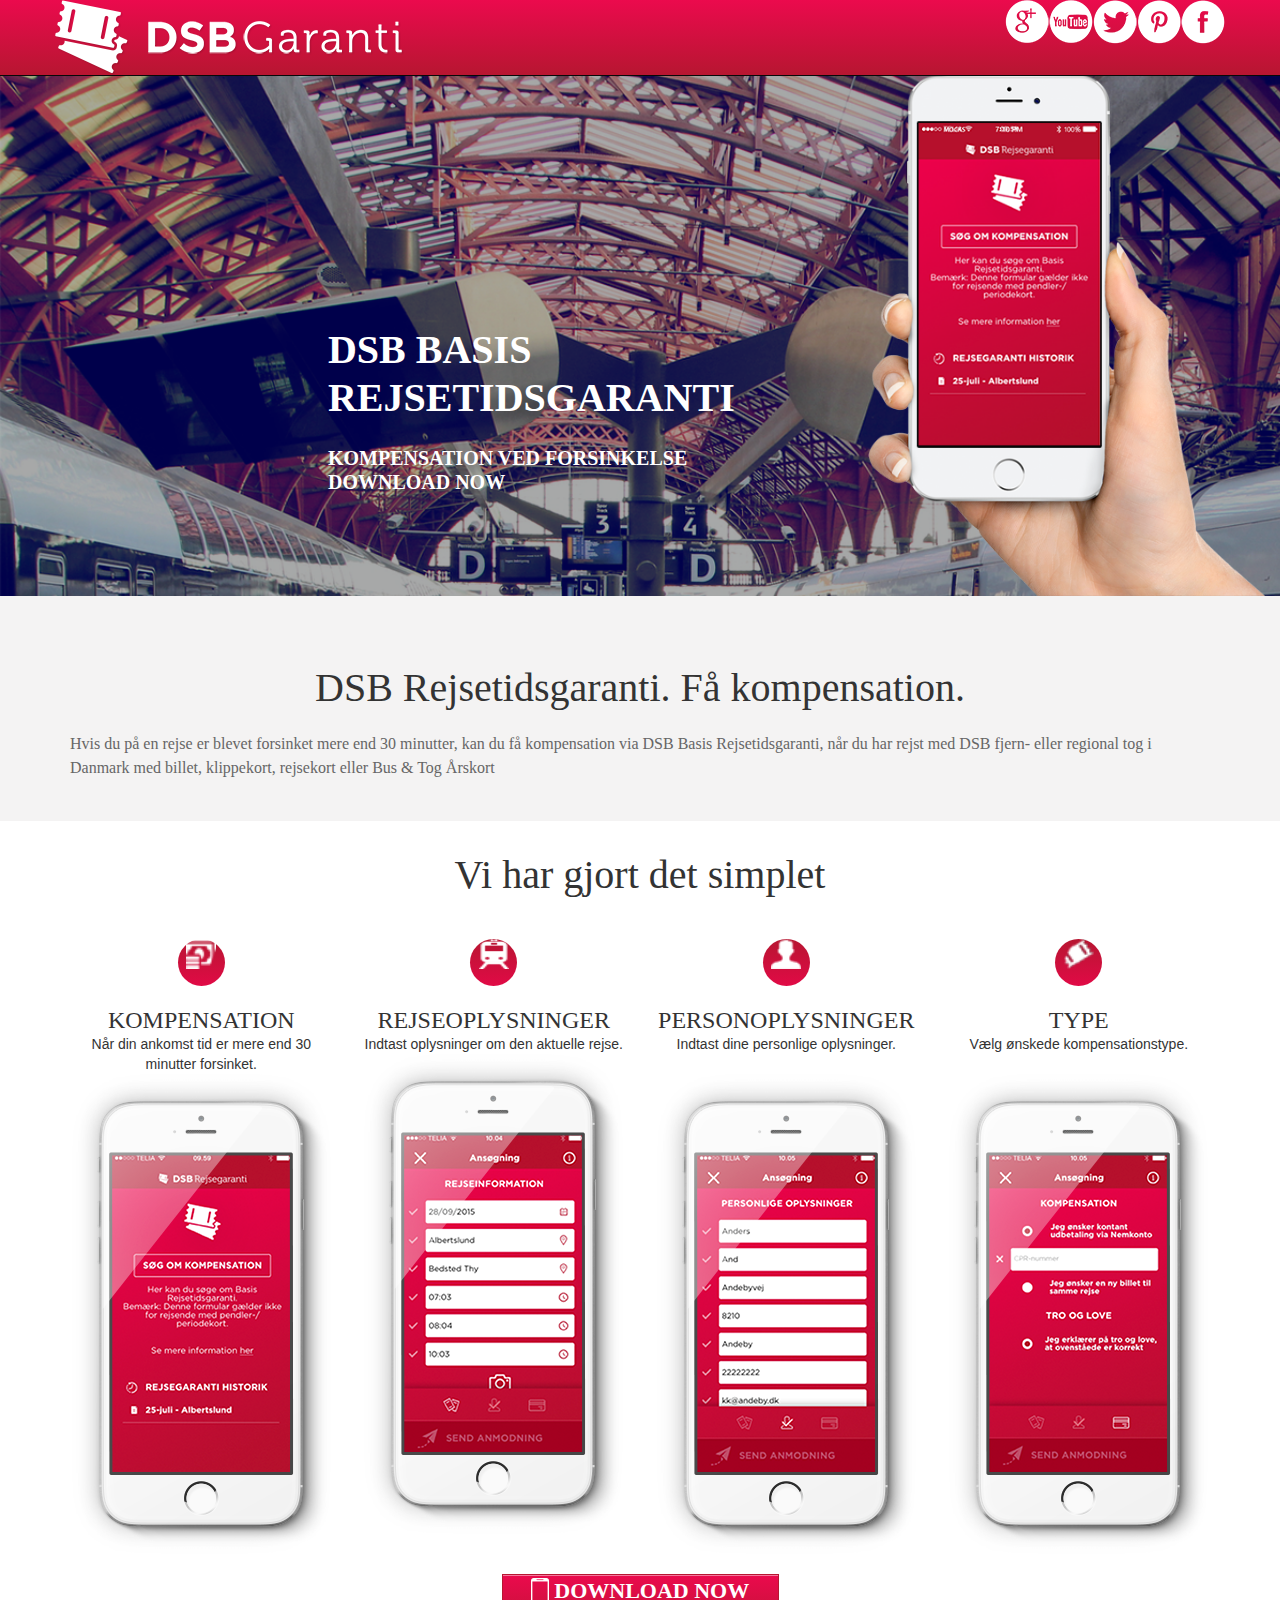
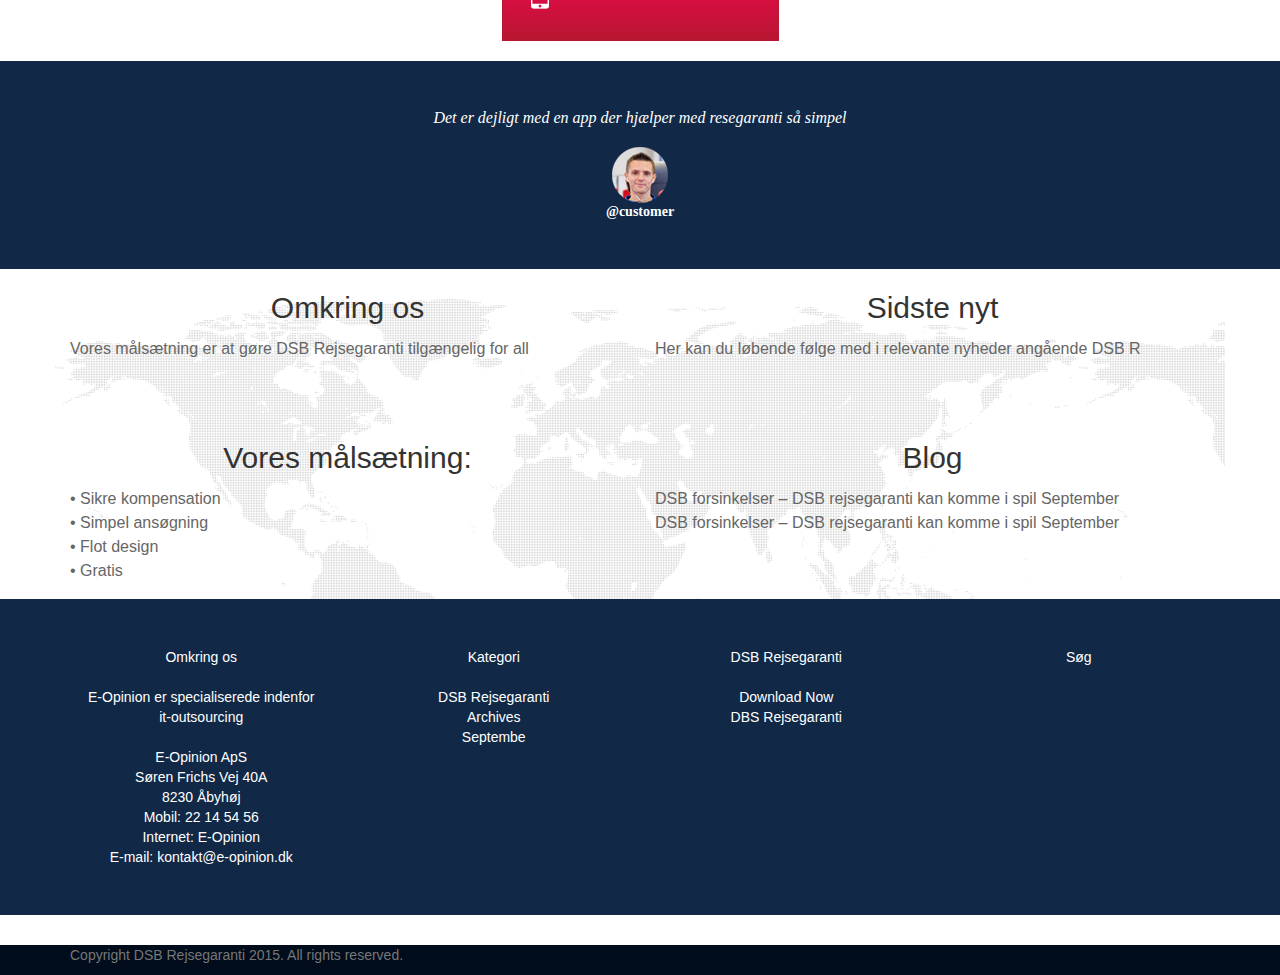
==== index.html @ 7579d29d "Commit 13" ====
<html>
<head>
    <link>
    <script src="js/jquery-1.12.1.min.js"></script>
    <link href="css/bootstrap.min.css" rel="stylesheet" type="text/css" >
    <link rel="stylesheet" href="css/MyStyles.css" type="text/css">
    <script src="js/bootstrap.min.js"></script>

</head>
<body style="height: 100%; padding-top: 75px; ">


<div class="navbar navbar-inverse navbar-fixed-top bg6" role="navigation">
    <div class="container">
        <div class="navbar-header">
            <button type="button" class="navbar-toggle" data-toggle="collapse" data-target=".navbar-collapse">
                <span class="sr-only">Toggle navigation</span>
                <span class="icon-bar"></span>
                <span class="icon-bar"></span>
                <span class="icon-bar"></span>
            </button>
            <!--<a class="navbar-brand" href="#">Project name</a>-->
            <div class="navbar-brand logo"></div>
            <!--
            <ul class="nav navbar-brand navbar-nav navbar-right">
                <li><div class="Layer_44"></div></li>
                <li><div class="Layer_43"></div></li>
                <li><div class="Layer_42"></div></li>
                <li><div class="Layer_41"></div></li>
                <li><div class="Layer_40"></div></li>
            </ul>
            -->
        </div>
        <div class="navbar-collapse collapse">
            <div class="navbar-right">
                <ul class="nav navbar-nav">
                    <li><div class="Layer_44"></div></li>
                    <li><div class="Layer_43"></div></li>
                    <li><div class="Layer_42"></div></li>
                    <li><div class="Layer_41"></div></li>
                    <li><div class="Layer_40"></div></li>
                </ul>
            </div>

        </div><!--/.navbar-collapse -->
    </div>
</div>


<div class="container-fluid" style="background-image: url('images/gallery/new.png');no-repeat;background-size:auto 896px;">
   <div class="row">
       <div class="col-md-8 center-block visible-lg visible-md">


           <div  style="font-size: 20px;font-family: 'OpenSans';
           position: relative;padding-top: 250.718px;
           padding-left: 312.938px;
           color: rgb(255, 255, 255);font-weight: bold;
           text-transform: uppercase;line-height: 1.2;
           float: none;
           margin: 0 auto;">
               <div style=" font-size: 40px;">
               DSB Basis Rejsetidsgaranti</div><br/>
               Kompensation ved forsinkelse<br/>
               Download Now
           </div>

           </div>

     <div class="col-md-4">
     <img src="images/top/iPhone%206%20White.png" class="img-responsive" width="448" height="578"  style="display: table;
                margin: 0 auto;"/>
       </div>
   </div>
  <div class="row visible-xs visible-sm" style="background-color: rgb(219, 12, 68);
    height: 155px;">
      <div style="display: table;
                margin: 0 auto;">
      <div style=" font-size: 40px;">
          DSB Basis Rejsetidsgaranti</div><br/>
      Kompensation ved forsinkelse<br/>
      Download Now

      </div>
      </div>

  </div>
</div>



<div class="jumbotron" style="background-color: rgb(244, 243, 243);">
    <div class="container">
        <br/>
        <div style="text-align:center;font-size: 40px;font-family: 'OpenSans';color: rgb(51, 51, 51);line-height: 1.2;">
            DSB Rejsetidsgaranti. Få kompensation.
        </div>
        <br/>
        <div style="
        font-size: 16px;
        font-family: 'OpenSans';
        color: rgb(102, 102, 102);
        line-height: 1.5;
        width: 1141px;
        height: 41px;
        z-index: 75;
        ">
            Hvis du på en rejse er blevet forsinket mere end 30 minutter, kan du få kompensation via DSB Basis Rejsetidsgaranti, når du har rejst med DSB fjern- eller regional tog i Danmark med billet, klippekort, rejsekort eller Bus & Tog Årskort
        </div>
    </div>
</div>

<div class="container">

    <div style="font-size: 40px;font-family: 'OpenSans';color: rgb(51, 51, 51);line-height: 1.2;text-align: center">Vi har gjort det simplet</div>
    <br/>
    <div class="row" style="text-align: center;">
        <div class="col-md-3">
            <br/>
            <div style="display: block;margin-left: auto;margin-right: auto;text-align: center;
            border-radius: 50%;background-image: -moz-linear-gradient( 90deg, rgb(225,10,70) 0%, rgb(183,22,49) 100%);background-image: -webkit-linear-gradient( 90deg, rgb(225,10,70) 0%, rgb(183,22,49) 100%); background-image: -ms-linear-gradient( 90deg, rgb(225,10,70) 0%, rgb(183,22,49) 100%); height: 47px; width: 47px; ">
            <img src="images/screens/small_icons/money.png" width="30" height="30">
            </div>
            <br/>
            <div style="font-size: 24px;
        font-family: 'OpenSans';color: rgb(51, 51, 51);
        text-transform: uppercase;line-height: 1.2;">
            Kompensation
            </div>
            Når din ankomst tid er mere end 30 minutter forsinket.
            <br/>
           <img src="images/screens/screen.png" height="480"/>
        </div>
        <div class="col-md-3">
            <br/>
            <div style="display: block;margin-left: auto;margin-right: auto;text-align: center;
            border-radius: 50%; background-image: -moz-linear-gradient( 90deg, rgb(225,10,70) 0%, rgb(183,22,49) 100%);background-image: -webkit-linear-gradient( 90deg, rgb(225,10,70) 0%, rgb(183,22,49) 100%); background-image: -ms-linear-gradient( 90deg, rgb(225,10,70) 0%, rgb(183,22,49) 100%); height: 47px; width: 47px; ">
            <img src="images/screens/small_icons/train.png" width="30" height="30">
            </div>
            <br/>
            <div style="font-size: 24px;font-family: 'OpenSans';color: rgb(51, 51, 51);text-transform: uppercase;line-height: 1.2;">
            Rejseoplysninger
            </div>
            Indtast oplysninger om den aktuelle rejse.
            <br/>
            <img src="images/screens/screen1.png" height="480"/>
        </div>
        <div class="col-md-3">
            <br/>
            <div style="display: block;margin-left: auto;margin-right: auto;text-align: center;
            border-radius: 50%; background-image: -moz-linear-gradient( 90deg, rgb(225,10,70) 0%, rgb(183,22,49) 100%);background-image: -webkit-linear-gradient( 90deg, rgb(225,10,70) 0%, rgb(183,22,49) 100%); background-image: -ms-linear-gradient( 90deg, rgb(225,10,70) 0%, rgb(183,22,49) 100%); height: 47px; width: 47px; ">
            <img src="images/screens/small_icons/person.png" width="30" height="30">
            </div>
            <br/>
            <div style="font-size: 24px;font-family: 'OpenSans';color: rgb(51, 51, 51);text-transform: uppercase;line-height: 1.2;">
            Personoplysninger
            </div>
            Indtast dine personlige oplysninger.
            <br/><br/>
            <img src="images/screens/screen4.png" height="480"/>
        </div>
        <div class="col-md-3">
            <br/>
            <div style="display: block;margin-left: auto;margin-right: auto;text-align: center;
            border-radius: 50%; background-image: -moz-linear-gradient( 90deg, rgb(225,10,70) 0%, rgb(183,22,49) 100%);background-image: -webkit-linear-gradient( 90deg, rgb(225,10,70) 0%, rgb(183,22,49) 100%); background-image: -ms-linear-gradient( 90deg, rgb(225,10,70) 0%, rgb(183,22,49) 100%); height: 47px; width: 47px; ">
                <img src="images/screens/small_icons/ticket.png" width="30" height="30">
            </div>
            <br/>
            <div style="font-size: 24px;font-family: 'OpenSans';color: rgb(51, 51, 51);text-transform: uppercase;line-height: 1.2;">
            Type
            </div>
            Vælg ønskede kompensationstype.
            <br/><br/>
            <img src="images/screens/screen3.png" height="480"/>
        </div>
    </div>
    <br/>
    <div class="center-block" style="text-align:center; border-style: solid;
    border-width: 1px;
    border-color: rgb(183, 22, 49);
    background-image: -moz-linear-gradient( 90deg, rgb(183,22,49) 0%, rgb(235,10,77) 100%);
    background-image: -webkit-linear-gradient( 90deg, rgb(183,22,49) 0%, rgb(235,10,77) 100%);
    background-image: -ms-linear-gradient( 90deg, rgb(183,22,49) 0%, rgb(235,10,77) 100%);
    box-shadow: inset 0px 1px 0px 0px rgba(255, 255, 255, 0.45);
    width: 277px;
    height: 67px;
    z-index: 119;
    font-size: 22px;
    font-family: 'OpenSans';
    color: rgb(255, 255, 255);
    font-weight: bold;
    text-transform: uppercase;

    ">
    <img src="images/screens/icon.png" width="18" height="31">
    Download Now
    </div>
    <br/>
</div>



<div class="jumbotron" style="background-color: rgb(17, 41, 71);color: white; text-align: center">
    <div class="container">
        <div class="Det_er_dejligt_med_en_app_der_hjælper_med_reseg">Det er dejligt med en app der hjælper med resegaranti så simpel</div>
        <br/>
        <img src="images/testimonials/Layer 16.png" height="56">
        <br/>
        <div class="_customer">@customer</div>
    </div>
</div>

<div class="container" style="background-image: url('images/map/map.png');">

    <div class="row">
        <div class="col-md-6" style="height: 150px;">
           <div  style="font-size: 30px;font-family: 'Arial';color: rgb(51, 51, 51);line-height: 0.6;text-align: center;">
               Omkring os</div><br/>
            <div style=" font-size: 16px;font-family: 'Arial'; color: rgb(102, 102, 102);line-height: 1.5;width: 512px;height: 64px;z-index: 138;">
            Vores målsætning er at gøre DSB Rejsegaranti tilgængelig for all
            </div>
        </div>

        <div class="col-md-6" style="height: 150px;">
            <div style="font-size: 30px;font-family: 'Arial';color: rgb(51, 51, 51);line-height: 0.6;text-align: center;"> Sidste nyt</div><br/>
            <div style=" font-size: 16px;font-family: 'Arial'; color: rgb(102, 102, 102);line-height: 1.5;width: 512px;height: 64px;z-index: 138;">
            Her kan du løbende følge med i relevante nyheder angående DSB R
            </div>
        </div>

    </div>
    <div class="row">

        <div class="col-md-6" style="height: 150px;">
            <div style="font-size: 30px;font-family: 'Arial';color: rgb(51, 51, 51);line-height: 0.6;text-align: center;">Vores målsætning:</div><br/>
            <div style=" font-size: 16px;font-family: 'Arial'; color: rgb(102, 102, 102);line-height: 1.5;width: 512px;height: 64px;z-index: 138;">
            • Sikre kompensation<br/>
            • Simpel ansøgning<br/>
            • Flot design<br/>
            • Gratis
          </div>
        </div>
        <div class="col-md-6" style="height: 150px;">
            <div style="font-size: 30px;font-family: 'Arial';color: rgb(51, 51, 51);line-height: 0.6;text-align: center;">Blog</div><br/>

            <div style=" font-size: 16px;font-family: 'Arial'; color: rgb(102, 102, 102);line-height: 1.5;width: 512px;height: 64px;z-index: 138;">
            DSB forsinkelser – DSB rejsegaranti kan komme i spil September<br/>
            DSB forsinkelser – DSB rejsegaranti kan komme i spil September<br/>
            </div>
        </div>
    </div>

</div>

<div class="jumbotron" style="background-color: rgb(17, 41, 71);color: white; text-align: center;">
<div class="container">

    <div class="row">
        <div class="col-md-3">
            Omkring os<br/><br/>
            E-Opinion er specialiserede indenfor<br/>
            it-outsourcing<br/>
            <br/>
            E-Opinion ApS<br/>
            Søren Frichs Vej 40A<br/>
            8230 Åbyhøj<br/>
            Mobil: 22 14 54 56<br/>
            Internet: E-Opinion<br/>
            E-mail: kontakt@e-opinion.dk

        </div>
        <div class="col-md-3">
            Kategori<br/><br/>
            DSB Rejsegaranti<br/>
            Archives<br/>
            Septembe<br/>

        </div>
        <div class="col-md-3">
            DSB Rejsegaranti<br/><br/>

                Download Now <br/>
                DBS Rejsegaranti


        </div>
        <div class="col-md-3">
            Søg<br/>

        </div>

    </div>

</div>
</div>

<div id="footer" style=" background-color: rgb(1, 13, 29);">
    <div class="container">
        <p class="text-muted">Copyright DSB Rejsegaranti 2015. All rights reserved.</p>
    </div>
</div>

</body>
</html>
---- css/MyStyles.css ----
.bg6 {
    background-image: -moz-linear-gradient( 90deg, rgb(183,22,49) 0%, rgb(235,10,77) 100%);
    background-image: -webkit-linear-gradient( 90deg, rgb(183,22,49) 0%, rgb(235,10,77) 100%);
    background-image: -ms-linear-gradient( 90deg, rgb(183,22,49) 0%, rgb(235,10,77) 100%);

}
.logo {
    background-image: url("../images/top/logo.png");
    position: relative;
    left: 0px;
    top: 0px;
    width: 349px;
    height: 75px;
    z-index: 50;
}
.Layer_44 {
    background-image: url("../images/social_icons/Layer 44.png");
    position: relative;
    width: 44px;
    height: 43px;
    z-index: 70;
}
.Layer_43 {
    background-image: url("../images/social_icons/Layer 43.png");
    position: relative;
    width: 44px;
    height: 43px;
    z-index: 69;
}
.Layer_42 {
    background-image: url("../images/social_icons/Layer 42.png");
    position: relative;
    width: 44px;
    height: 44px;
    z-index: 68;
}
.Layer_41 {
    background-image: url("../images/social_icons/Layer 41.png");
    position: relative;
    width: 44px;
    height: 44px;
    z-index: 67;
}
.Layer_40 {
    background-image: url("../images/social_icons/Layer 40.png");
    position: relative;
    width: 44px;
    height: 44px;
    z-index: 66;
}

.Kompensation {
    font-size: 24px;
    font-family: "OpenSans";
    color: rgb(51, 51, 51);
    text-transform: uppercase;
    line-height: 1.2;
    text-align: center;

}

.Det_er_dejligt_med_en_app_der_hjælper_med_reseg {
    font-size: 16px;
    font-family: "OpenSans";
    color: rgb(255, 255, 255);
    font-style: italic;
    line-height: 1.125;
    z-index: 130;
}
._customer {
    font-size: 14px;
    font-family: "OpenSans";
    color: rgb(255, 255, 255);
    font-weight: bold;
    line-height: 1.286;
    z-index: 132;
}
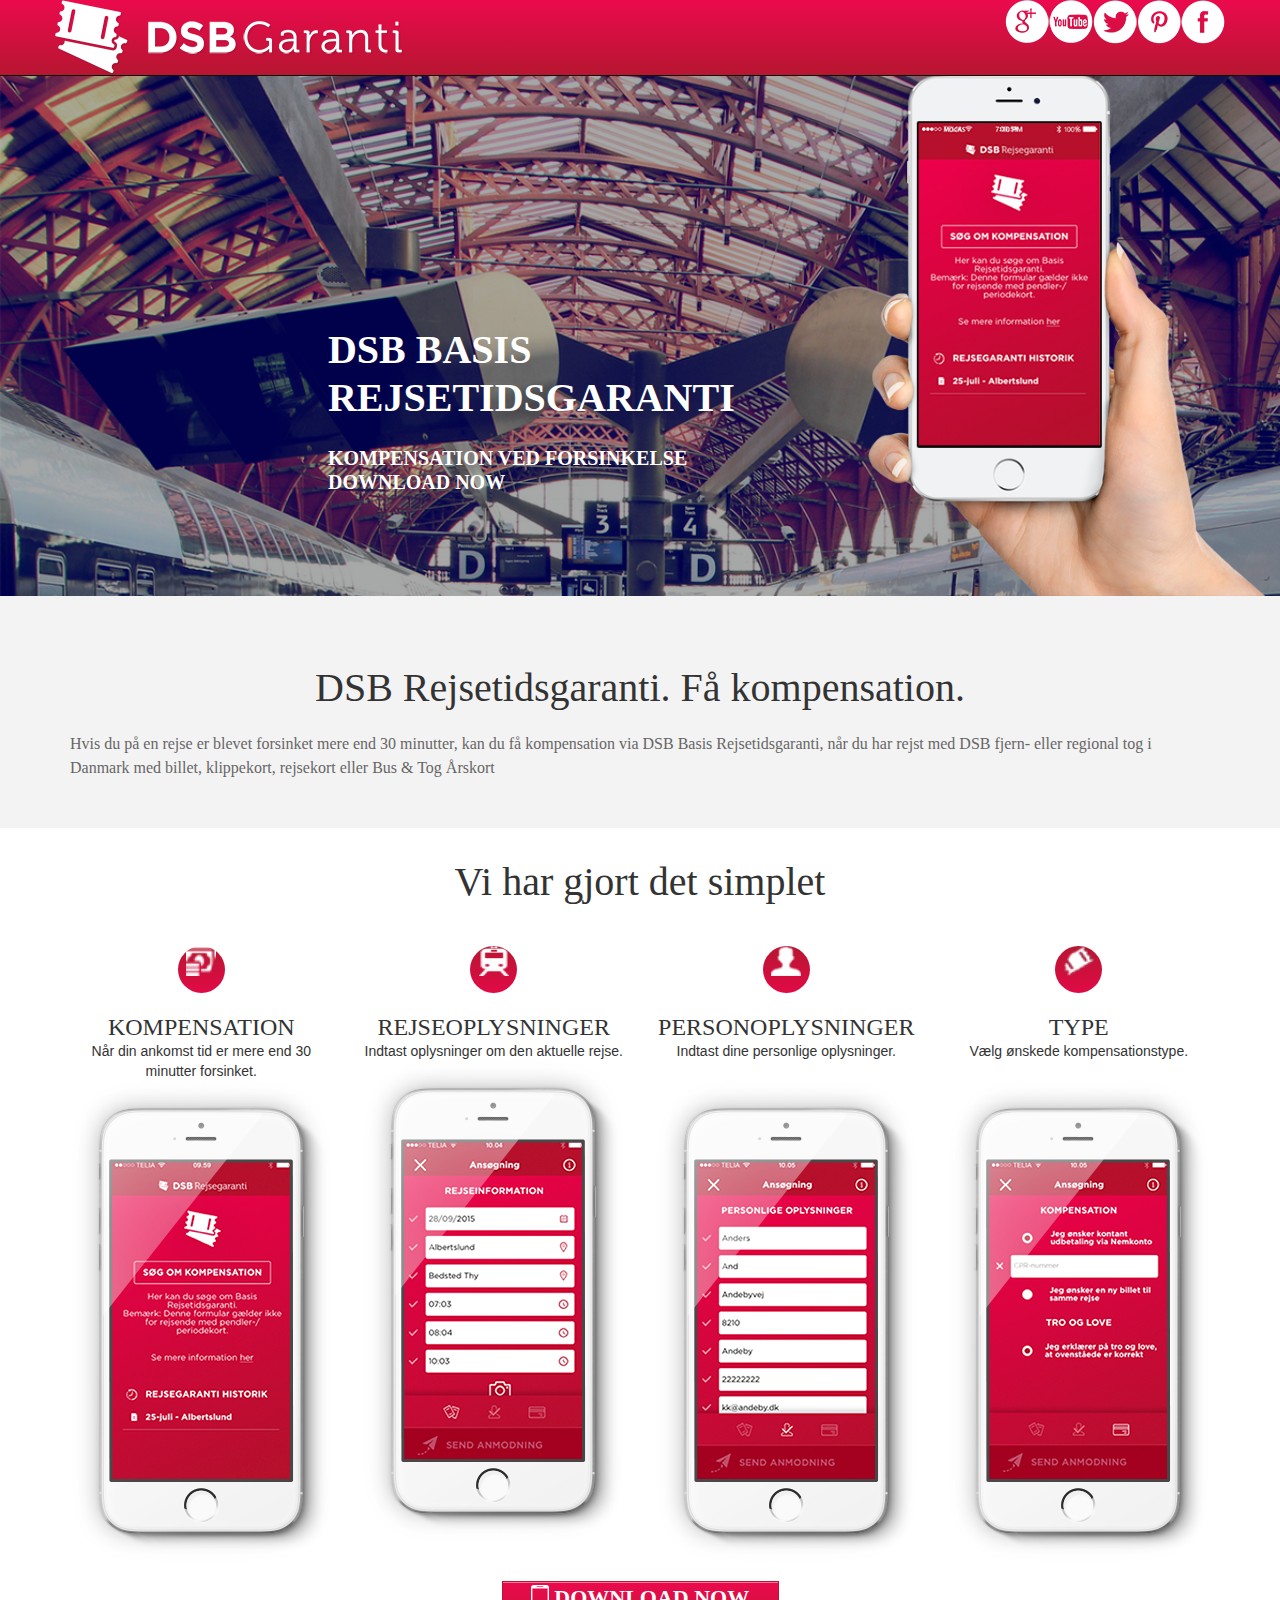
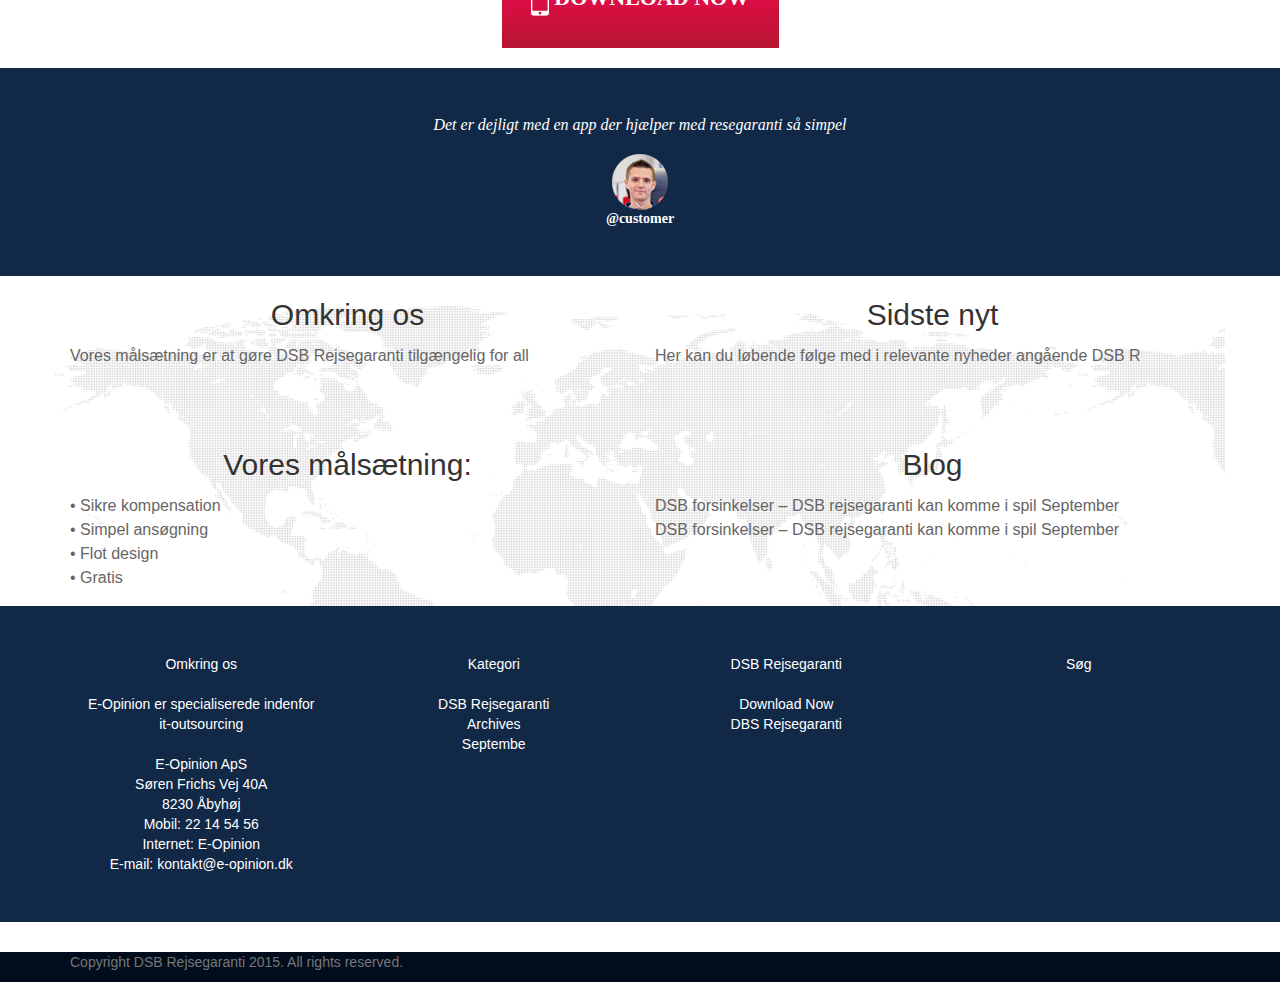
==== commit f91dce0d: "Commit 14" ====
--- a/index.html
+++ b/index.html
@@ -73,7 +73,7 @@
        </div>
    </div>
   <div class="row visible-xs visible-sm" style="background-color: rgb(219, 12, 68);
-    height: 155px;">
+    ">
       <div style="display: table;
                 margin: 0 auto;">
       <div style=" font-size: 40px;">
@@ -101,8 +101,6 @@
         font-family: 'OpenSans';
         color: rgb(102, 102, 102);
         line-height: 1.5;
-        width: 1141px;
-        height: 41px;
         z-index: 75;
         ">
             Hvis du på en rejse er blevet forsinket mere end 30 minutter, kan du få kompensation via DSB Basis Rejsetidsgaranti, når du har rejst med DSB fjern- eller regional tog i Danmark med billet, klippekort, rejsekort eller Bus & Tog Årskort
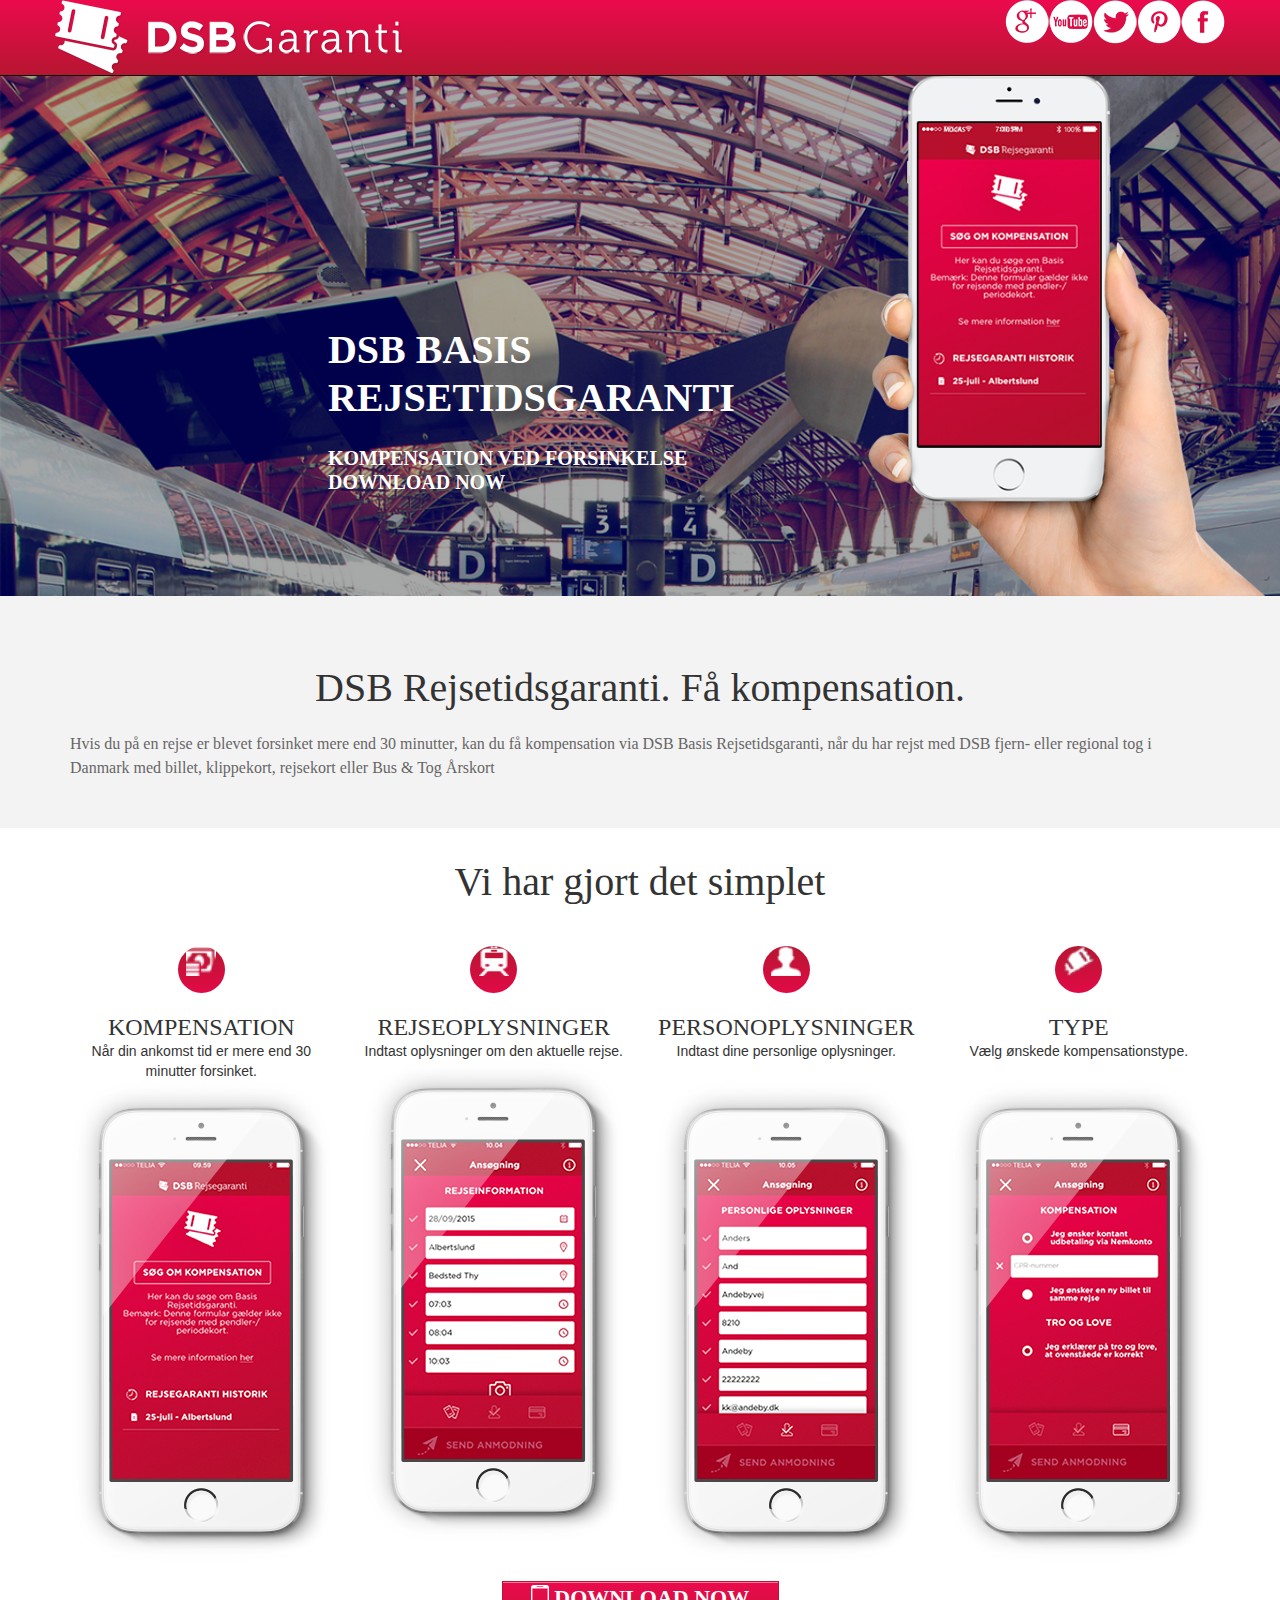
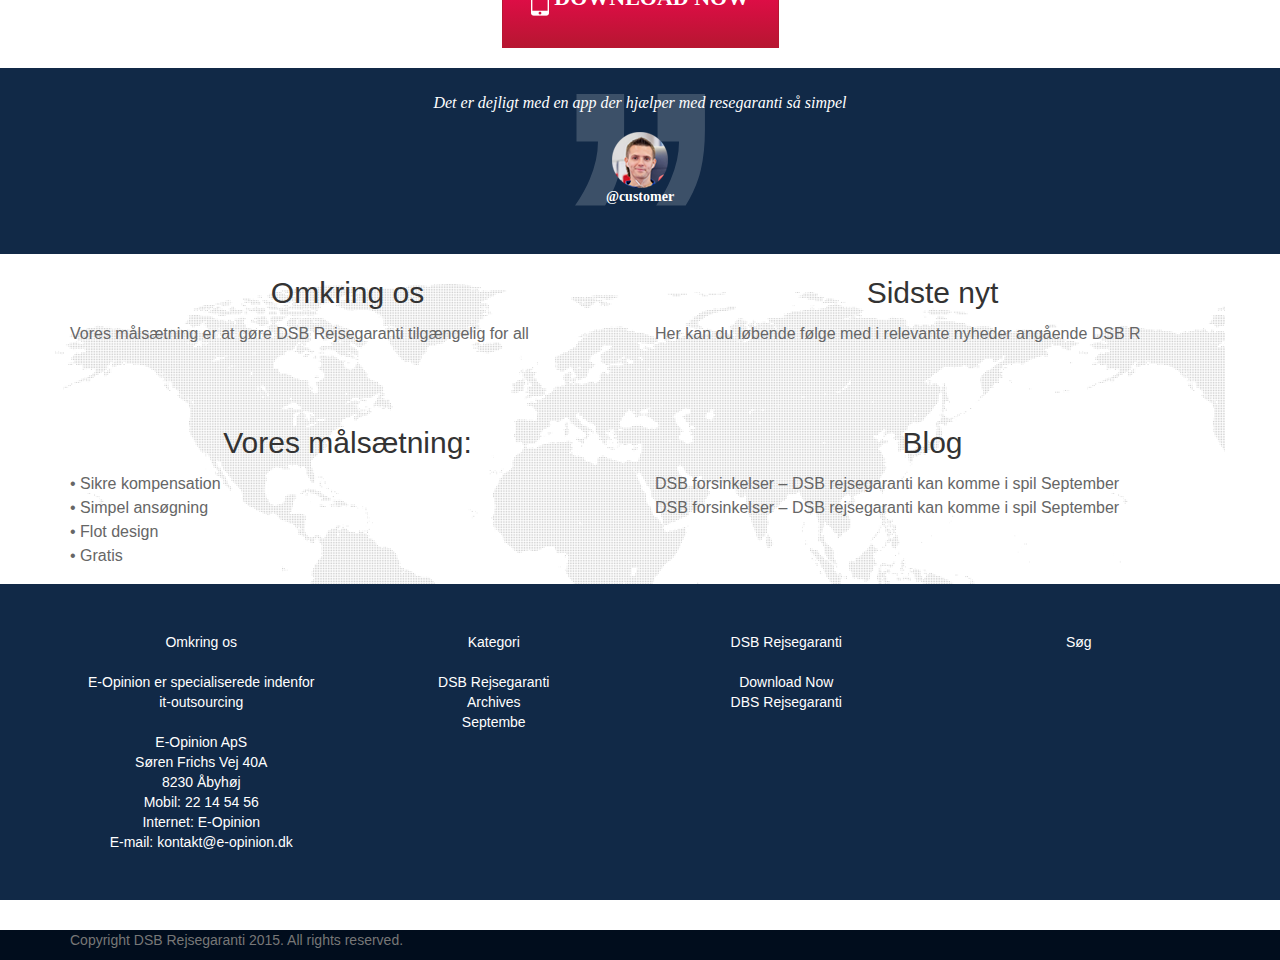
==== commit 189de62f: "Commit 15" ====
--- a/index.html
+++ b/index.html
@@ -200,11 +200,27 @@
 
 <div class="jumbotron" style="background-color: rgb(17, 41, 71);color: white; text-align: center">
     <div class="container">
+        <div style="
+        opacity: 0.18;
+        margin-top: 140px;
+        "> <div style="font-size: 500px;
+                font-family: 'Arial';
+                color: rgb(255, 255, 255);
+                line-height: 0.036;
+                text-align: center;"
+                >
+                &#8221;
+            </div>
+            </div>
+        <div style="position:relative;margin-top: -180px;">
         <div class="Det_er_dejligt_med_en_app_der_hjælper_med_reseg">Det er dejligt med en app der hjælper med resegaranti så simpel</div>
         <br/>
         <img src="images/testimonials/Layer 16.png" height="56">
         <br/>
         <div class="_customer">@customer</div>
+            </div>
+
+
     </div>
 </div>
 
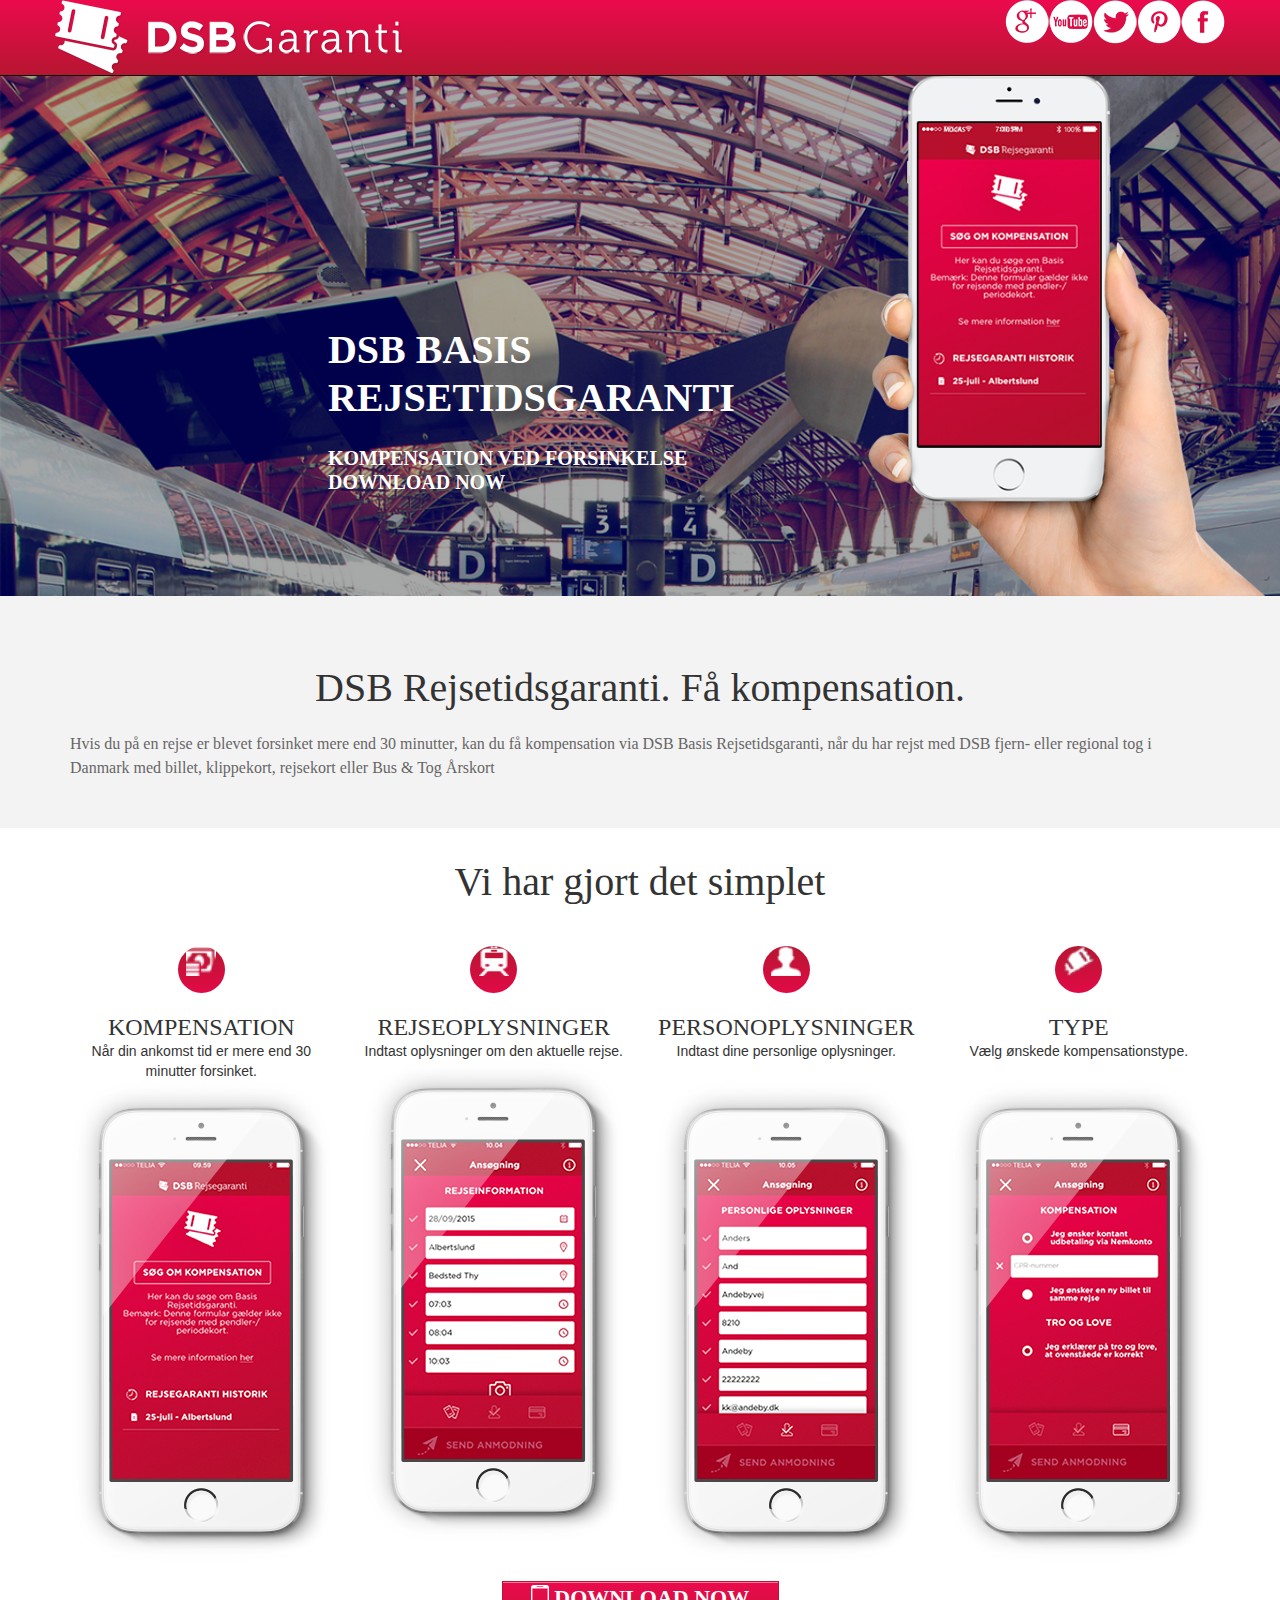
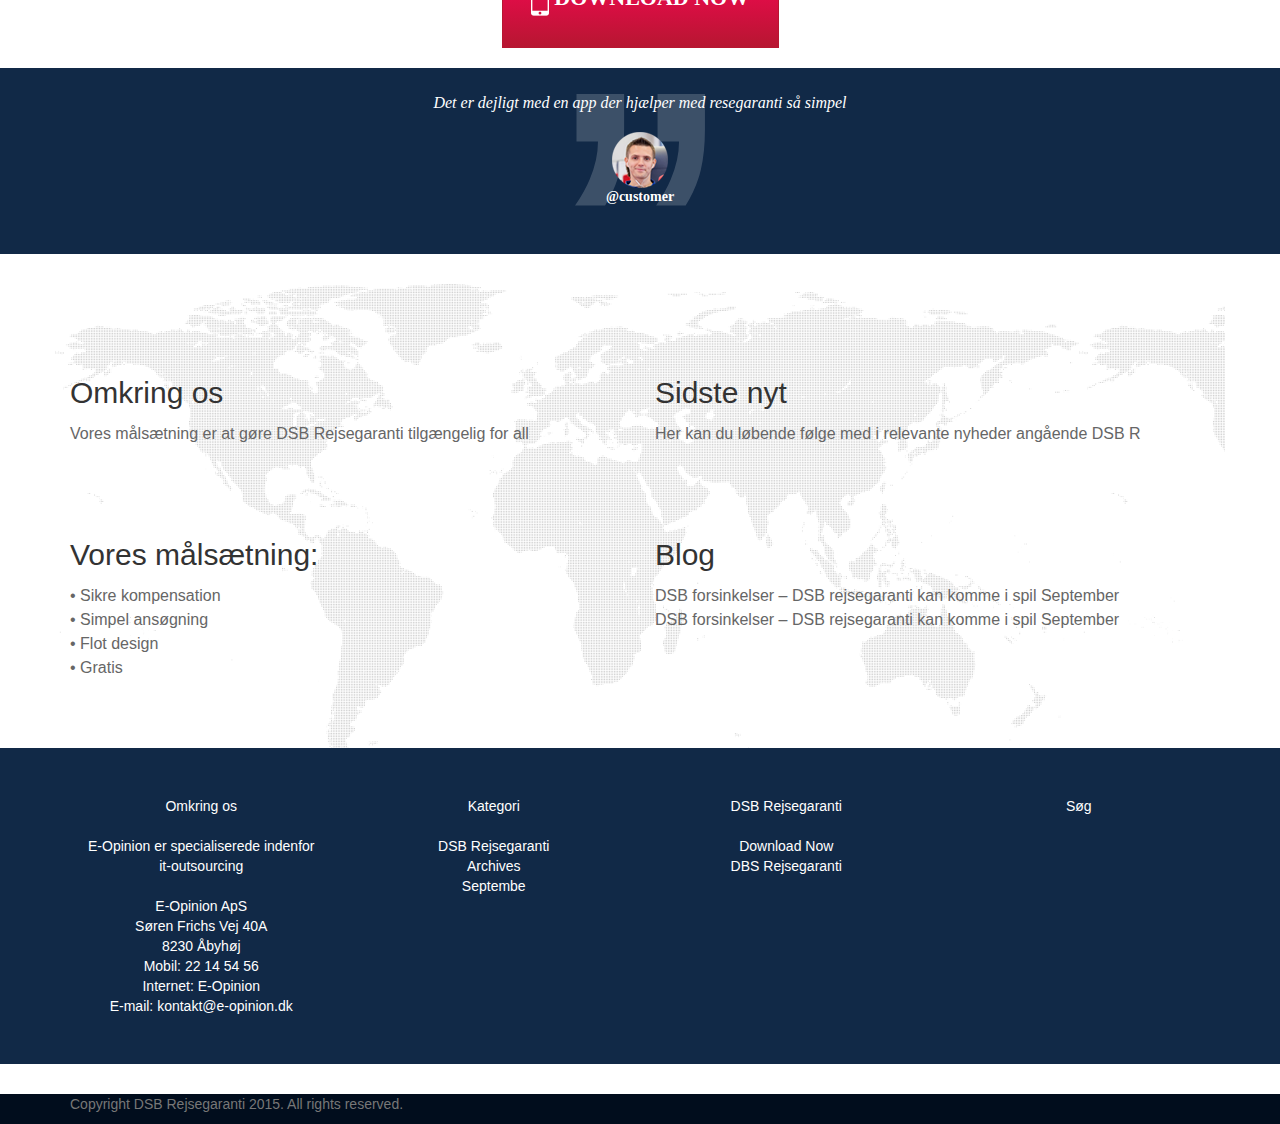
==== commit a28a0af1: "Commit 16" ====
--- a/index.html
+++ b/index.html
@@ -108,6 +108,7 @@
     </div>
 </div>
 
+
 <div class="container">
 
     <div style="font-size: 40px;font-family: 'OpenSans';color: rgb(51, 51, 51);line-height: 1.2;text-align: center">Vi har gjort det simplet</div>
@@ -197,7 +198,6 @@
 </div>
 
 
-
 <div class="jumbotron" style="background-color: rgb(17, 41, 71);color: white; text-align: center">
     <div class="container">
         <div style="
@@ -224,29 +224,35 @@
     </div>
 </div>
 
+
 <div class="container" style="background-image: url('images/map/map.png');">
 
     <div class="row">
-        <div class="col-md-6" style="height: 150px;">
-           <div  style="font-size: 30px;font-family: 'Arial';color: rgb(51, 51, 51);line-height: 0.6;text-align: center;">
+        <div class="col-md-6" style="margin-top:100px;">
+
+           <div  style="font-size: 30px;font-family: 'Arial';color: rgb(51, 51, 51);line-height: 0.6;">
                Omkring os</div><br/>
-            <div style=" font-size: 16px;font-family: 'Arial'; color: rgb(102, 102, 102);line-height: 1.5;width: 512px;height: 64px;z-index: 138;">
+            <div style="
+             font-size: 16px;font-family: 'Arial'; color: rgb(102, 102, 102);line-height: 1.5;z-index: 138;">
             Vores målsætning er at gøre DSB Rejsegaranti tilgængelig for all
             </div>
-        </div>
-
-        <div class="col-md-6" style="height: 150px;">
-            <div style="font-size: 30px;font-family: 'Arial';color: rgb(51, 51, 51);line-height: 0.6;text-align: center;"> Sidste nyt</div><br/>
-            <div style=" font-size: 16px;font-family: 'Arial'; color: rgb(102, 102, 102);line-height: 1.5;width: 512px;height: 64px;z-index: 138;">
+
+        </div>
+
+        <div class="col-md-6" style="margin-top:100px;">
+
+            <div style="font-size: 30px;font-family: 'Arial';color: rgb(51, 51, 51);line-height: 0.6;"> Sidste nyt</div><br/>
+            <div style=" font-size: 16px;font-family: 'Arial'; color: rgb(102, 102, 102);line-height: 1.5;z-index: 138;">
             Her kan du løbende følge med i relevante nyheder angående DSB R
             </div>
-        </div>
-
-    </div>
-    <div class="row">
-
-        <div class="col-md-6" style="height: 150px;">
-            <div style="font-size: 30px;font-family: 'Arial';color: rgb(51, 51, 51);line-height: 0.6;text-align: center;">Vores målsætning:</div><br/>
+
+        </div>
+
+    </div>
+    <div class="row" style="margin-bottom: 100px;">
+
+        <div class="col-md-6" style="margin-top:100px;">
+            <div style="font-size: 30px;font-family: 'Arial';color: rgb(51, 51, 51);line-height: 0.6;">Vores målsætning:</div><br/>
             <div style=" font-size: 16px;font-family: 'Arial'; color: rgb(102, 102, 102);line-height: 1.5;width: 512px;height: 64px;z-index: 138;">
             • Sikre kompensation<br/>
             • Simpel ansøgning<br/>
@@ -254,10 +260,10 @@
             • Gratis
           </div>
         </div>
-        <div class="col-md-6" style="height: 150px;">
-            <div style="font-size: 30px;font-family: 'Arial';color: rgb(51, 51, 51);line-height: 0.6;text-align: center;">Blog</div><br/>
-
-            <div style=" font-size: 16px;font-family: 'Arial'; color: rgb(102, 102, 102);line-height: 1.5;width: 512px;height: 64px;z-index: 138;">
+        <div class="col-md-6" style="margin-top:100px;">
+            <div style="font-size: 30px;font-family: 'Arial';color: rgb(51, 51, 51);line-height: 0.6;">Blog</div><br/>
+
+            <div style=" font-size: 16px;font-family: 'Arial'; color: rgb(102, 102, 102);line-height: 1.5;z-index: 138;">
             DSB forsinkelser – DSB rejsegaranti kan komme i spil September<br/>
             DSB forsinkelser – DSB rejsegaranti kan komme i spil September<br/>
             </div>
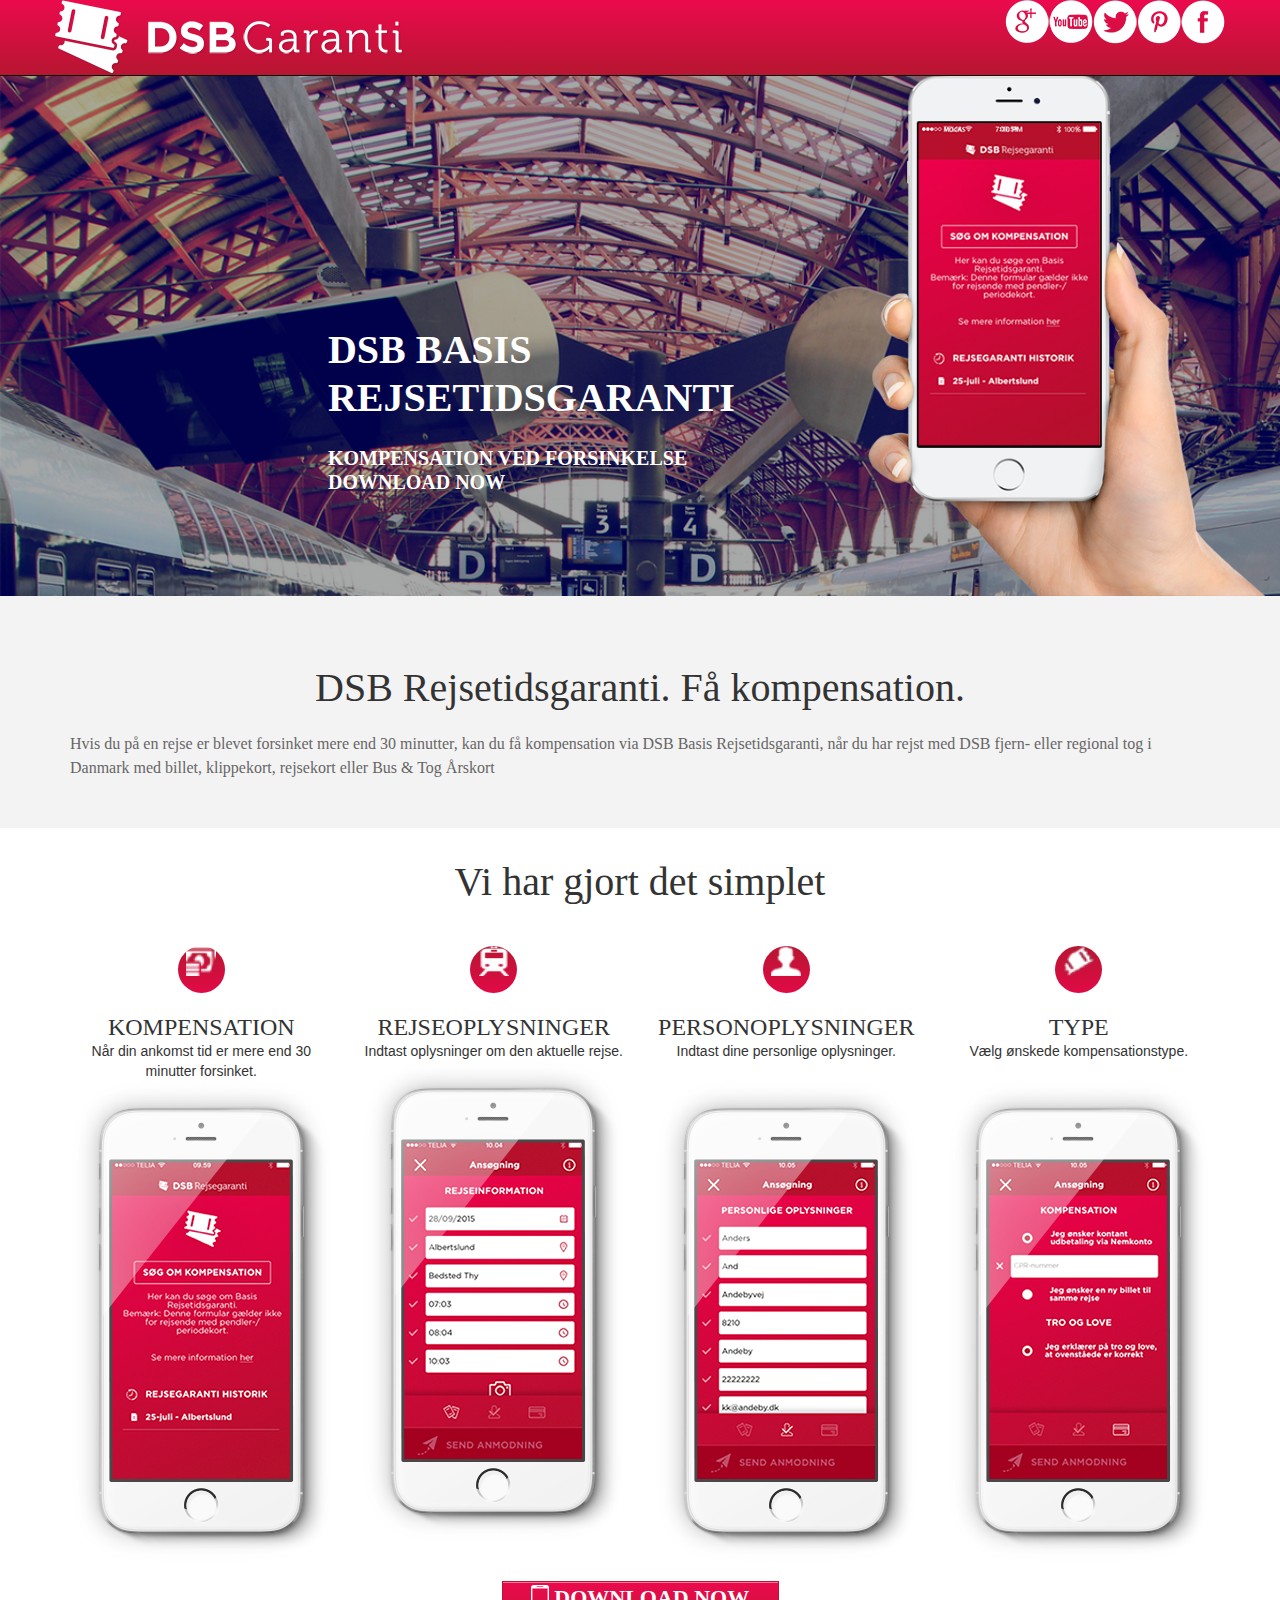
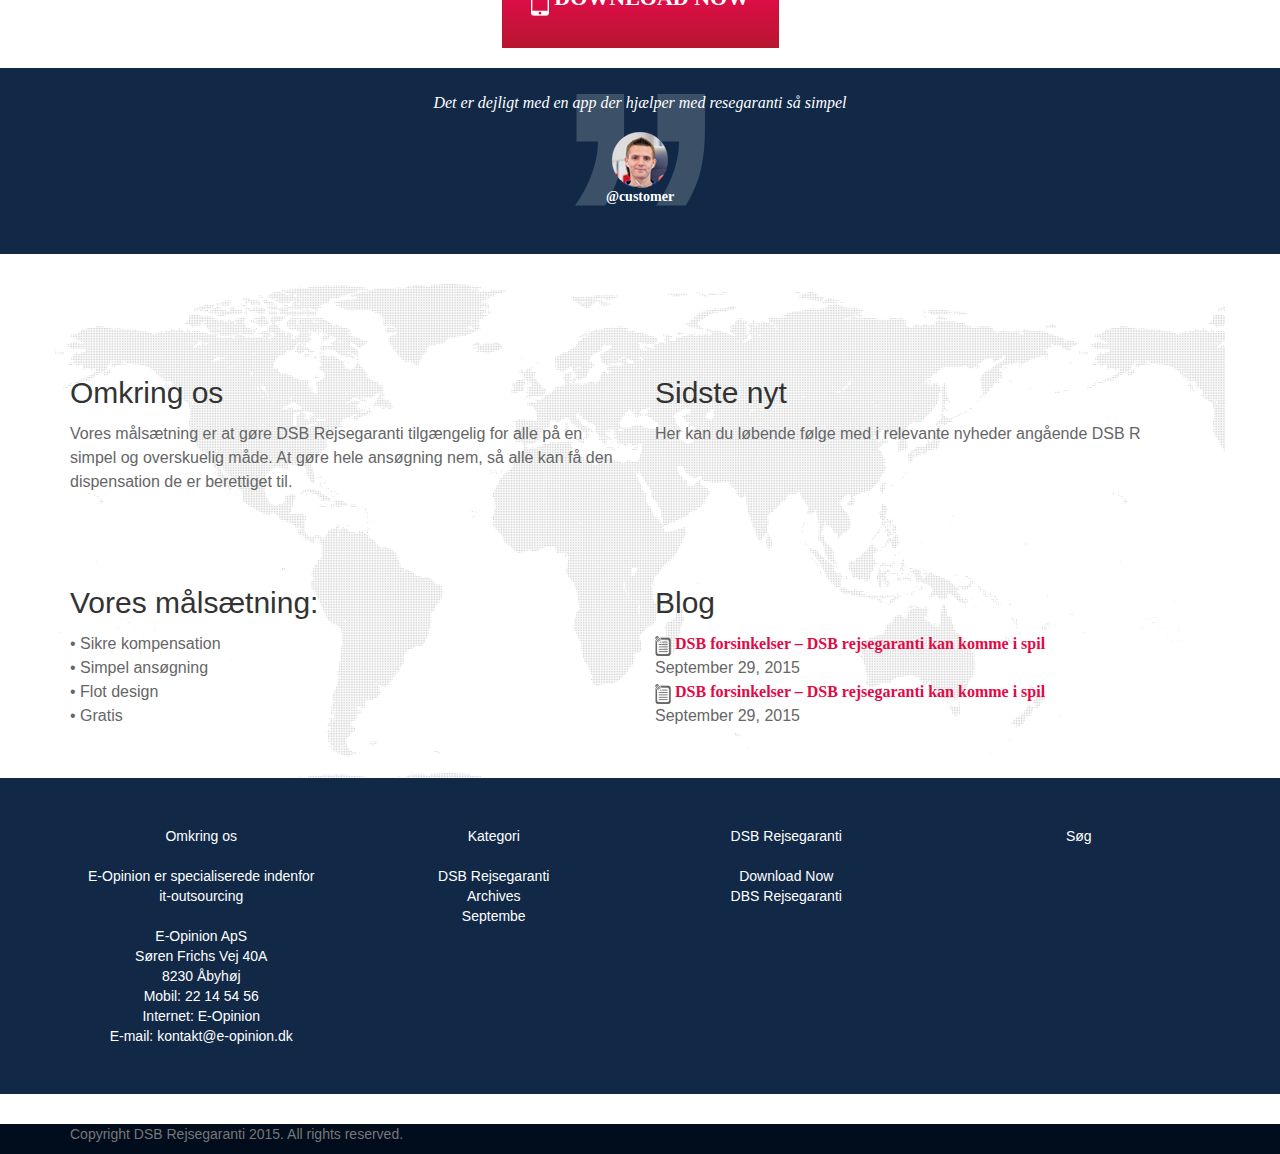
==== commit ca2bb40d: "Commit 17" ====
--- a/index.html
+++ b/index.html
@@ -234,7 +234,7 @@
                Omkring os</div><br/>
             <div style="
              font-size: 16px;font-family: 'Arial'; color: rgb(102, 102, 102);line-height: 1.5;z-index: 138;">
-            Vores målsætning er at gøre DSB Rejsegaranti tilgængelig for all
+                Vores målsætning er at gøre DSB Rejsegaranti tilgængelig for alle på en simpel og overskuelig måde. At gøre hele ansøgning nem, så alle kan få den dispensation de er berettiget til.
             </div>
 
         </div>
@@ -249,7 +249,7 @@
         </div>
 
     </div>
-    <div class="row" style="margin-bottom: 100px;">
+    <div class="row" style="margin-bottom: 50px;">
 
         <div class="col-md-6" style="margin-top:100px;">
             <div style="font-size: 30px;font-family: 'Arial';color: rgb(51, 51, 51);line-height: 0.6;">Vores målsætning:</div><br/>
@@ -264,8 +264,16 @@
             <div style="font-size: 30px;font-family: 'Arial';color: rgb(51, 51, 51);line-height: 0.6;">Blog</div><br/>
 
             <div style=" font-size: 16px;font-family: 'Arial'; color: rgb(102, 102, 102);line-height: 1.5;z-index: 138;">
-            DSB forsinkelser – DSB rejsegaranti kan komme i spil September<br/>
-            DSB forsinkelser – DSB rejsegaranti kan komme i spil September<br/>
+           <div style="font-family: 'OpenSans';color: rgb(225, 10, 70);font-weight: bold;line-height:1.5">
+               <img src="images/map/icon.png" width="16" height="20">
+               DSB forsinkelser – DSB rejsegaranti kan komme i spil
+           </div>
+            September 29, 2015<br/>
+           <div style="font-family: 'OpenSans';color: rgb(225, 10, 70);font-weight: bold;line-height:1.5">
+               <img src="images/map/icon.png" width="16" height="20">
+               DSB forsinkelser – DSB rejsegaranti kan komme i spil
+           </div>
+            September 29, 2015<br/>
             </div>
         </div>
     </div>
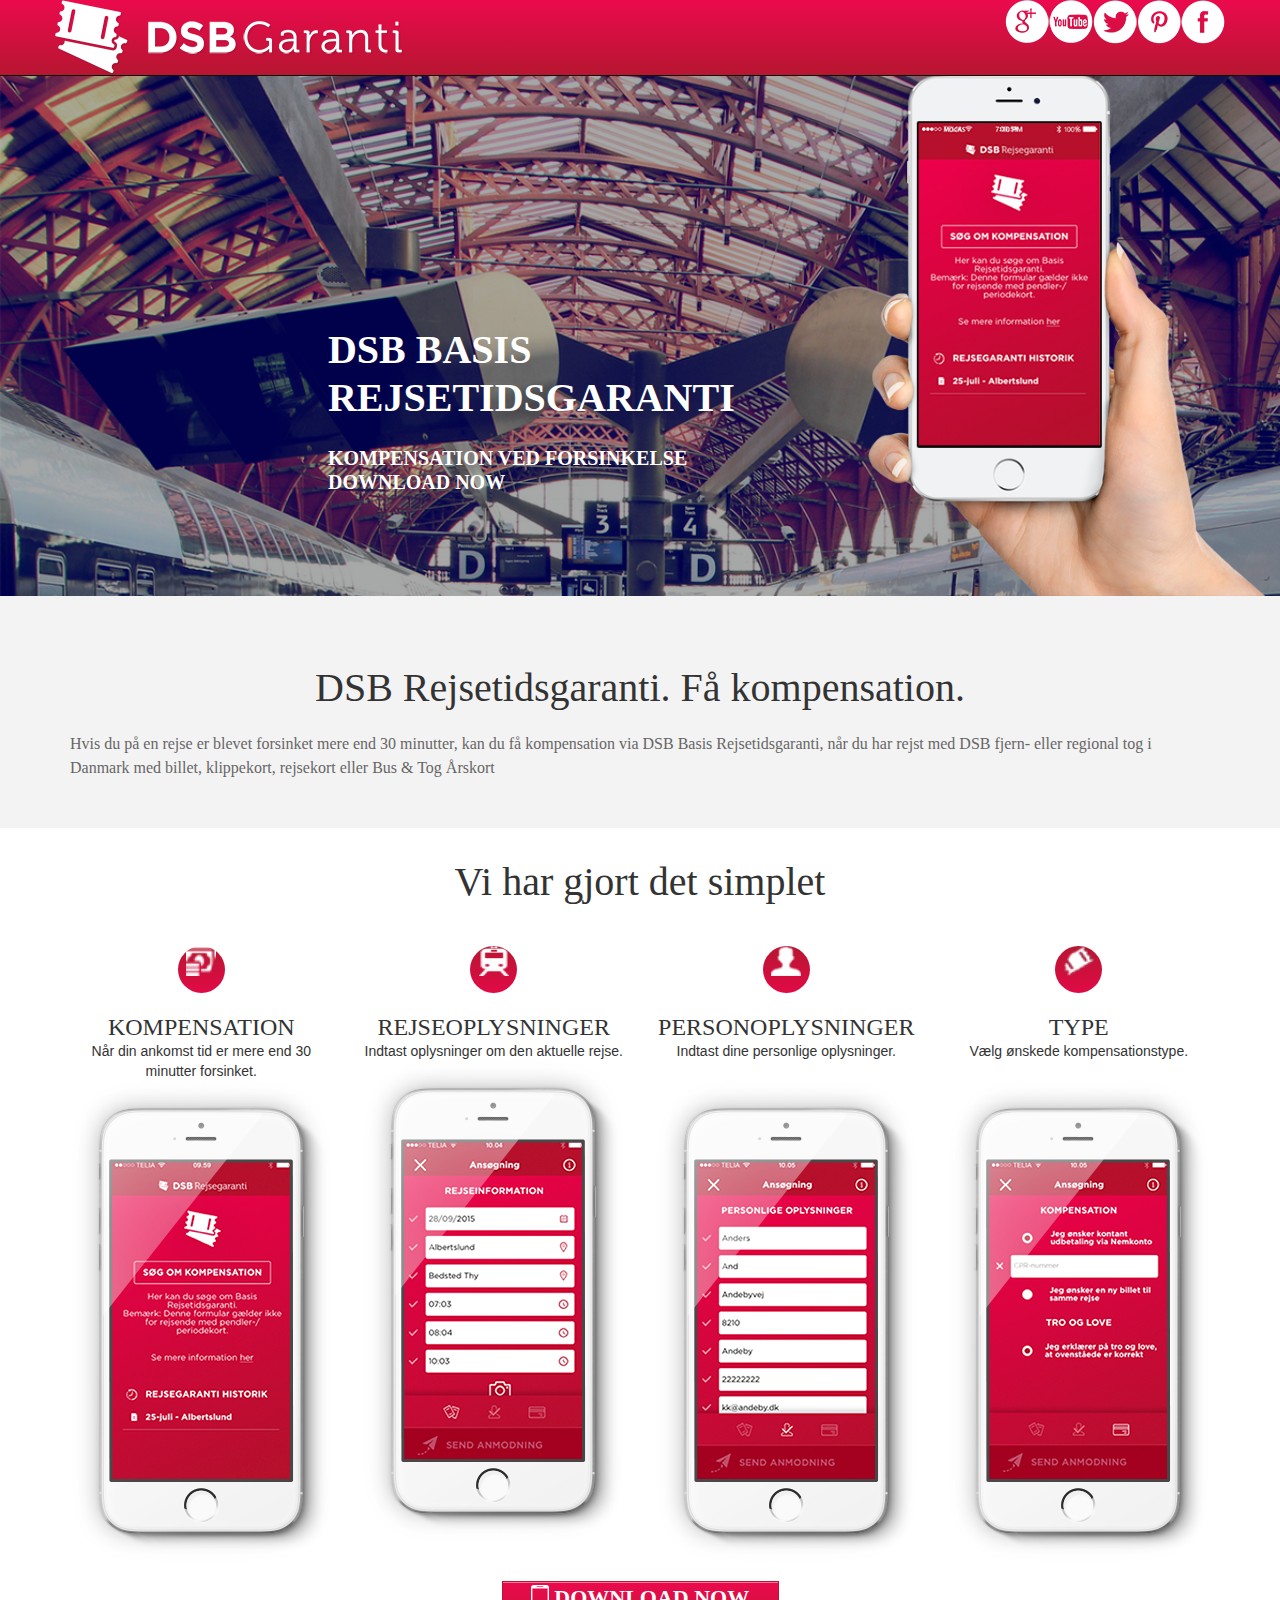
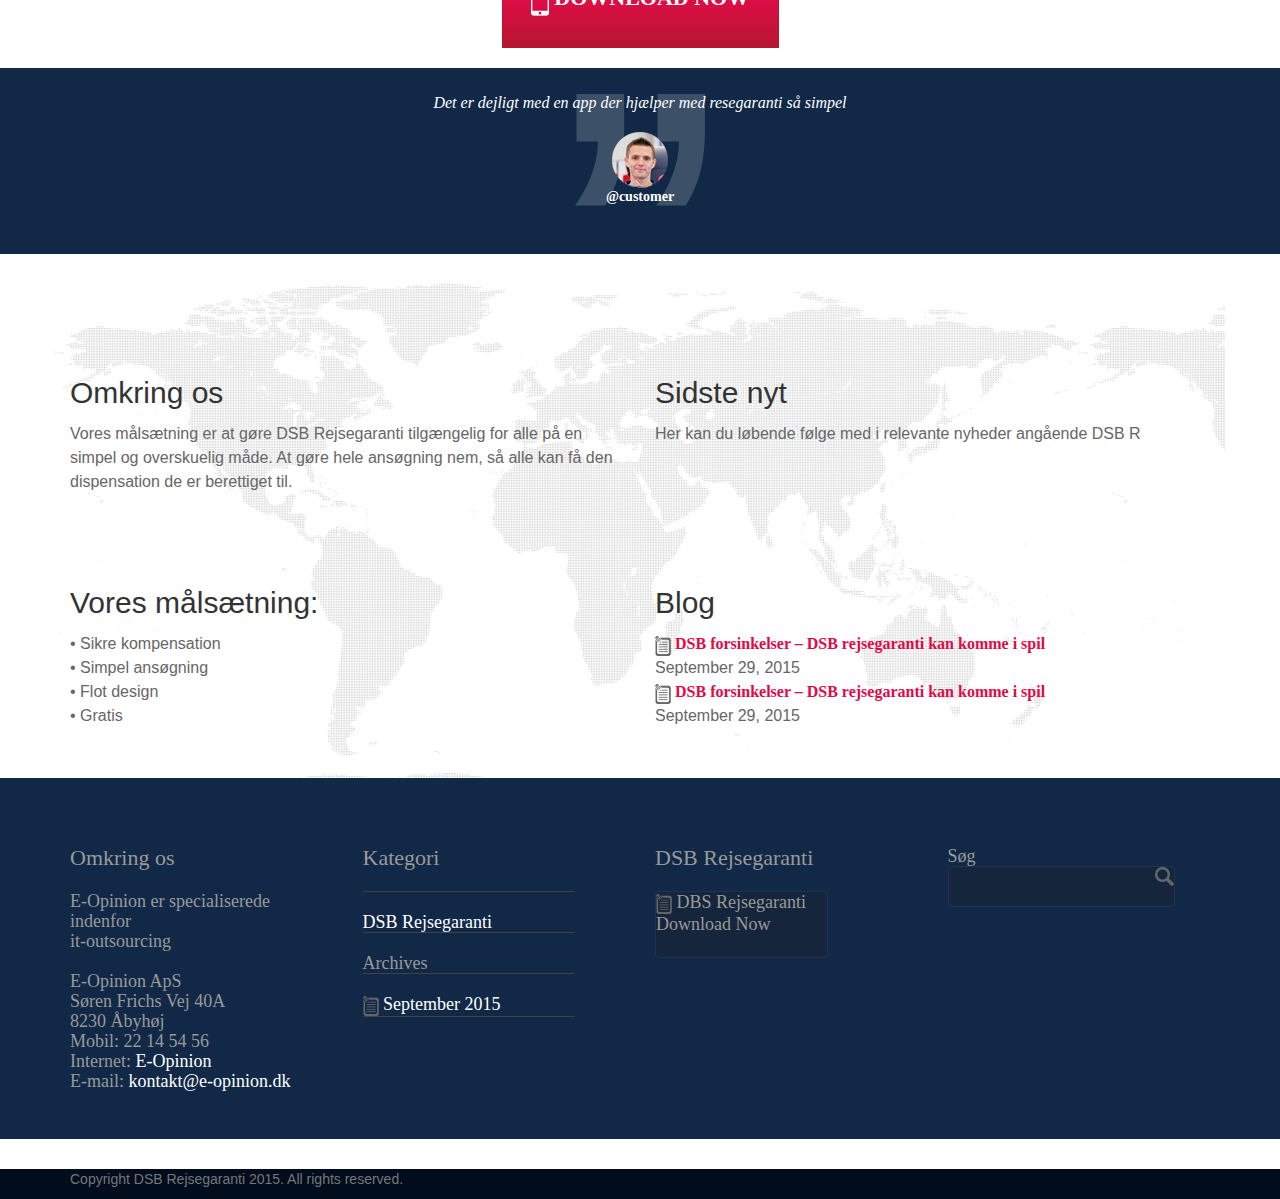
==== commit af938318: "Commit 18" ====
--- a/index.html
+++ b/index.html
@@ -280,12 +280,18 @@
 
 </div>
 
-<div class="jumbotron" style="background-color: rgb(17, 41, 71);color: white; text-align: center;">
-<div class="container">
+<div class="jumbotron" style="background-color: rgb(17, 41, 71);">
+<div class="container" style="font-size: 18px;
+  font-family: 'OpenSans';
+    color: rgb(153, 153, 153);
+    line-height: 1.111;">
 
     <div class="row">
-        <div class="col-md-3">
-            Omkring os<br/><br/>
+        <div class="col-md-3" style="margin-top: 20px;">
+            <span style="font-size: 22px;">
+            Omkring os
+            </span>
+            <br/><br/>
             E-Opinion er specialiserede indenfor<br/>
             it-outsourcing<br/>
             <br/>
@@ -293,28 +299,56 @@
             Søren Frichs Vej 40A<br/>
             8230 Åbyhøj<br/>
             Mobil: 22 14 54 56<br/>
-            Internet: E-Opinion<br/>
-            E-mail: kontakt@e-opinion.dk
-
-        </div>
-        <div class="col-md-3">
-            Kategori<br/><br/>
-            DSB Rejsegaranti<br/>
+            Internet: <span style="color:rgb(255,255,255)"> E-Opinion</span><br/>
+            E-mail:  <span style="color:rgb(255,255,255)"> kontakt@e-opinion.dk</span>
+        </div>
+        <div class="col-md-3" style="margin-top: 20px;">
+            <span style="font-size: 22px;">
+            Kategori
+            </span>
+            <br/><br/>
+            <img src="images/footer/Shape%201%20copy%202.png" width="211" height="1"><br/><br/>
+            <span style="color:rgb(255,255,255)">
+            DSB Rejsegaranti
+            </span>
+            <br/>
+            <img src="images/footer/Shape%201%20copy%203.png" width="211" height="1"><br/><br/>
             Archives<br/>
-            Septembe<br/>
-
-        </div>
-        <div class="col-md-3">
-            DSB Rejsegaranti<br/><br/>
-
-                Download Now <br/>
-                DBS Rejsegaranti
-
-
-        </div>
-        <div class="col-md-3">
+            <img src="images/footer/Shape%201%20copy%202.png" width="211" height="1"><br/><br/>
+            <img src="images/map/icon.png" width="16" height="20">
+            <span style="color:rgb(255,255,255)">
+            September 2015
+            </span>
+            <br/>
+            <img src="images/footer/Shape%201%20copy%203.png" width="211" height="1"><br/><br/>
+
+        </div>
+        <div class="col-md-3" style="margin-top: 20px;">
+            <span style="font-size: 22px;">
+            DSB Rejsegaranti
+            </span>
+            <br/><br/>
+                <div style="text-align:left;width: 173px;height: 67px;border-style: solid;border-width: 1px; border-color: rgb(29, 51, 80); border-radius: 4px;background-color: rgb(21, 38, 60);">
+                    <img src="images/map/icon.png" width="16" height="20">
+                DBS Rejsegaranti<br/>
+                Download Now
+                </div>
+
+        </div>
+        <div class="col-md-3" style="margin-top: 20px;">
             Søg<br/>
 
+            <div style=" text-align: right;
+                         border-style: solid;
+                         border-width: 1px;
+                         border-color: rgb(29, 51, 80);
+                         border-radius: 4px;
+                         background-color: rgb(21, 38, 60);
+                         width: 227px;
+                         height: 41px;"
+            >
+                <img src="images/footer/icon.png" width="19" height="19">
+            </div>
         </div>
 
     </div>
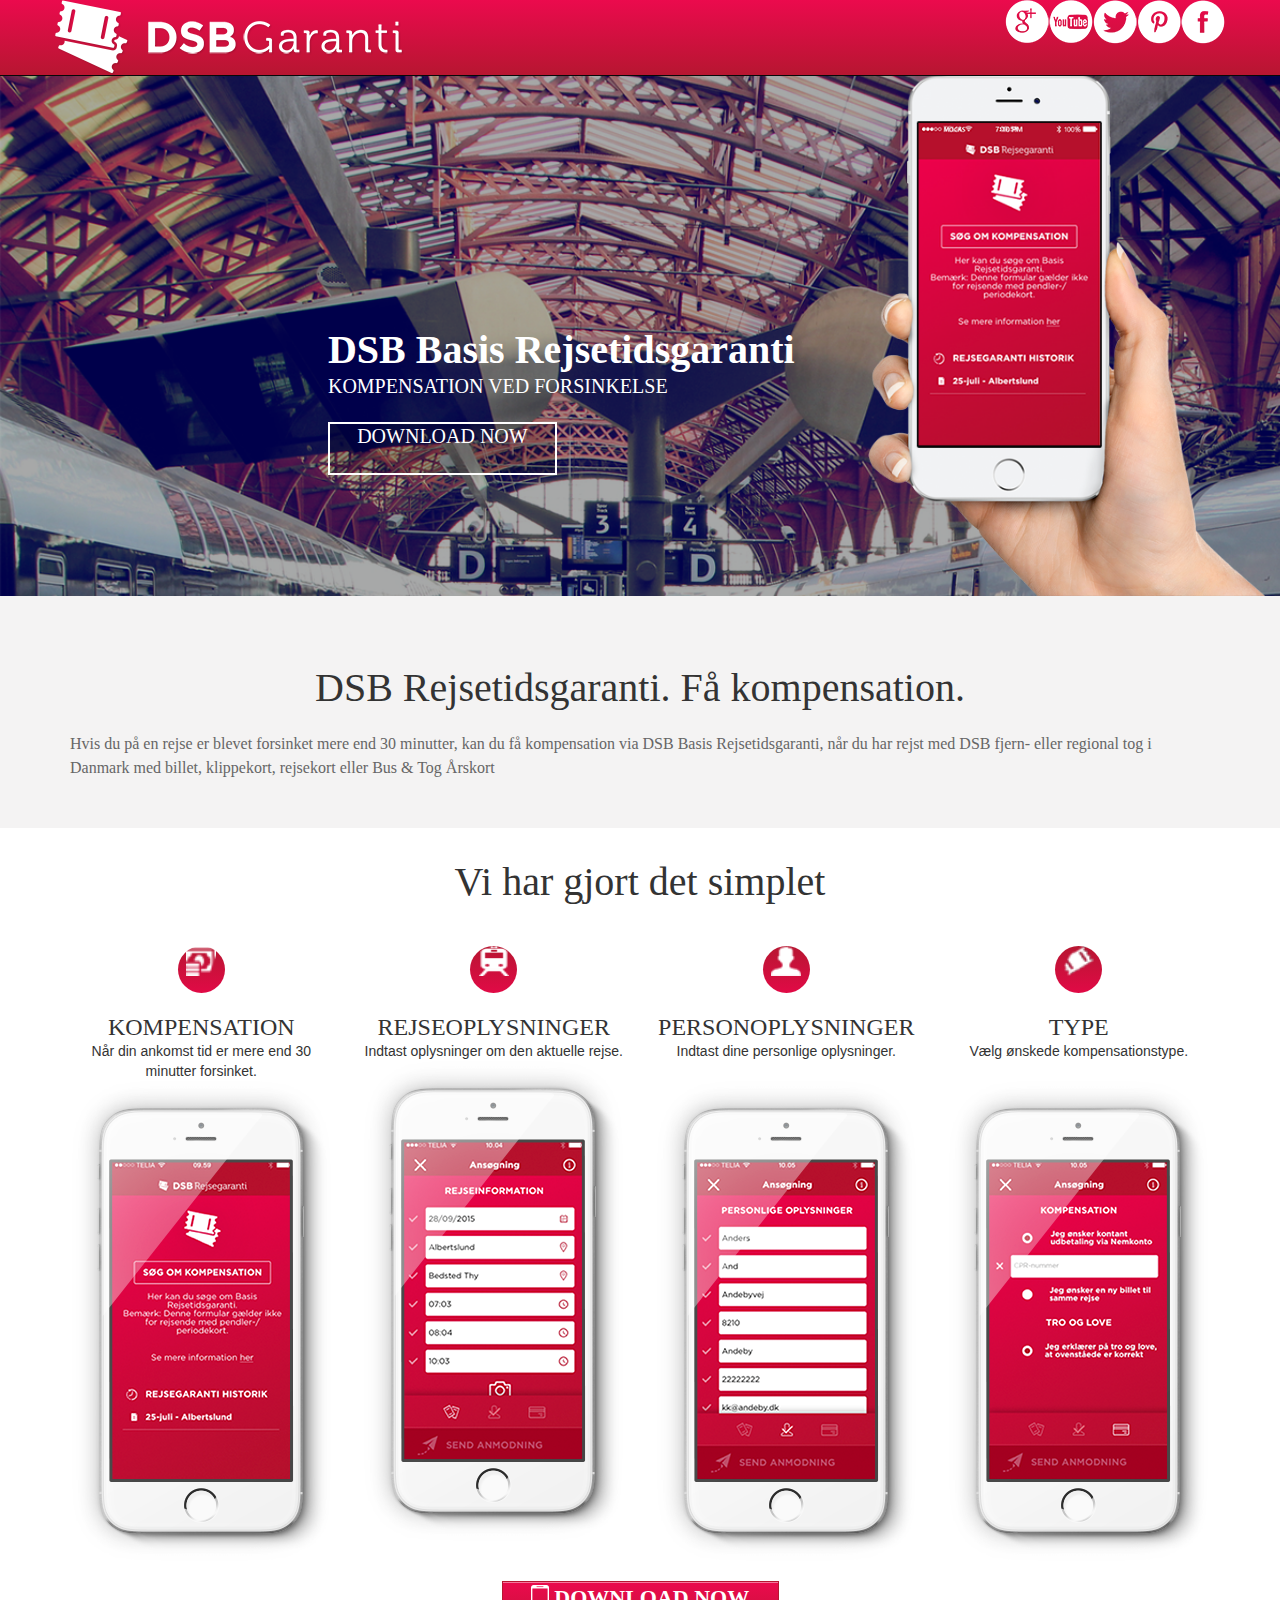
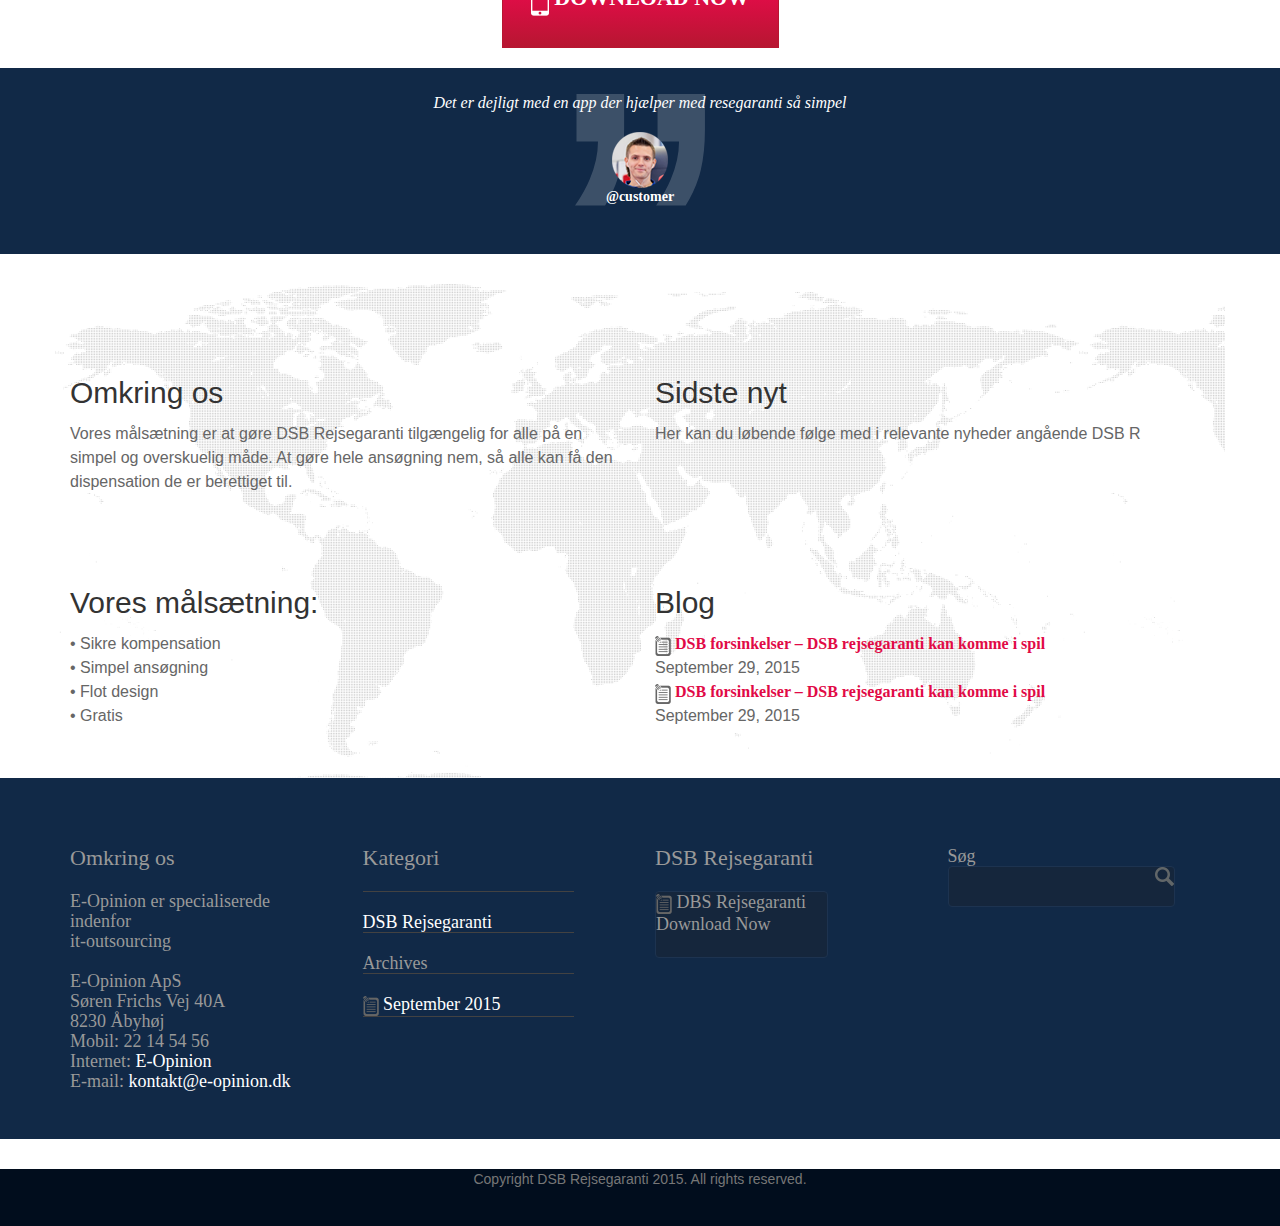
==== commit b2b00e47: "Commit 16" ====
--- a/index.html
+++ b/index.html
@@ -55,14 +55,25 @@
            <div  style="font-size: 20px;font-family: 'OpenSans';
            position: relative;padding-top: 250.718px;
            padding-left: 312.938px;
-           color: rgb(255, 255, 255);font-weight: bold;
-           text-transform: uppercase;line-height: 1.2;
+           color: rgb(255, 255, 255);
+           line-height: 1.2;
            float: none;
            margin: 0 auto;">
-               <div style=" font-size: 40px;">
-               DSB Basis Rejsetidsgaranti</div><br/>
-               Kompensation ved forsinkelse<br/>
+               <div style=" font-size: 40px;font-weight: bold;">
+               DSB Basis Rejsetidsgaranti</div>
+               <div style="text-transform: uppercase">
+               Kompensation ved forsinkelse<br/><br/>
+
+               <div style="border-style: solid;border-width: 2px;
+                           border-color: rgb(255, 255, 255);
+                           background-color: rgba(1, 0, 0, 0.161);
+                           width: 229px;
+                           height: 53px;
+                           text-align: center;
+                           ">
                Download Now
+               </div>
+               </div>
            </div>
 
            </div>
@@ -72,20 +83,43 @@
                 margin: 0 auto;"/>
        </div>
    </div>
-  <div class="row visible-xs visible-sm" style="background-color: rgb(219, 12, 68);
+  <div class="row visible-xs visible-sm" style="background-color: rgb(219, 12, 68);text-align: center;padding-bottom: 20px;
     ">
       <div style="display: table;
                 margin: 0 auto;">
-      <div style=" font-size: 40px;">
+
+        <div style="font-size: 14px;
+                    font-family: 'OpenSans';
+                    color: rgb(255, 255, 255);
+                    line-height: 1.2;">
+      <div style=" font-size: 24px;">
           DSB Basis Rejsetidsgaranti</div><br/>
-      Kompensation ved forsinkelse<br/>
-      Download Now
-
+
+      <div style="text-transform: uppercase"> Kompensation ved forsinkelse</div>
+            <br/>
+      <div style="border-style: solid;
+                  border-width: 2px;
+                  border-color: rgb(255, 255, 255);
+                  background-color: rgba(1, 0, 0, 0.161);
+                  width: 225px;
+                  height: 52px;
+                  margin: 0 auto;
+                  padding: 10px;
+                  position: relative;
+                  text-align: center;
+                  text-transform: uppercase">
+          Download Now
       </div>
+
+       </div>
+
       </div>
 
+      </div>
+
   </div>
 </div>
+
 
 
 
@@ -356,11 +390,14 @@
 </div>
 </div>
 
+
 <div id="footer" style=" background-color: rgb(1, 13, 29);">
-    <div class="container">
+    <div class="container" style="text-align: center;height: 57px;">
         <p class="text-muted">Copyright DSB Rejsegaranti 2015. All rights reserved.</p>
     </div>
 </div>
+
+
 
 </body>
 </html>
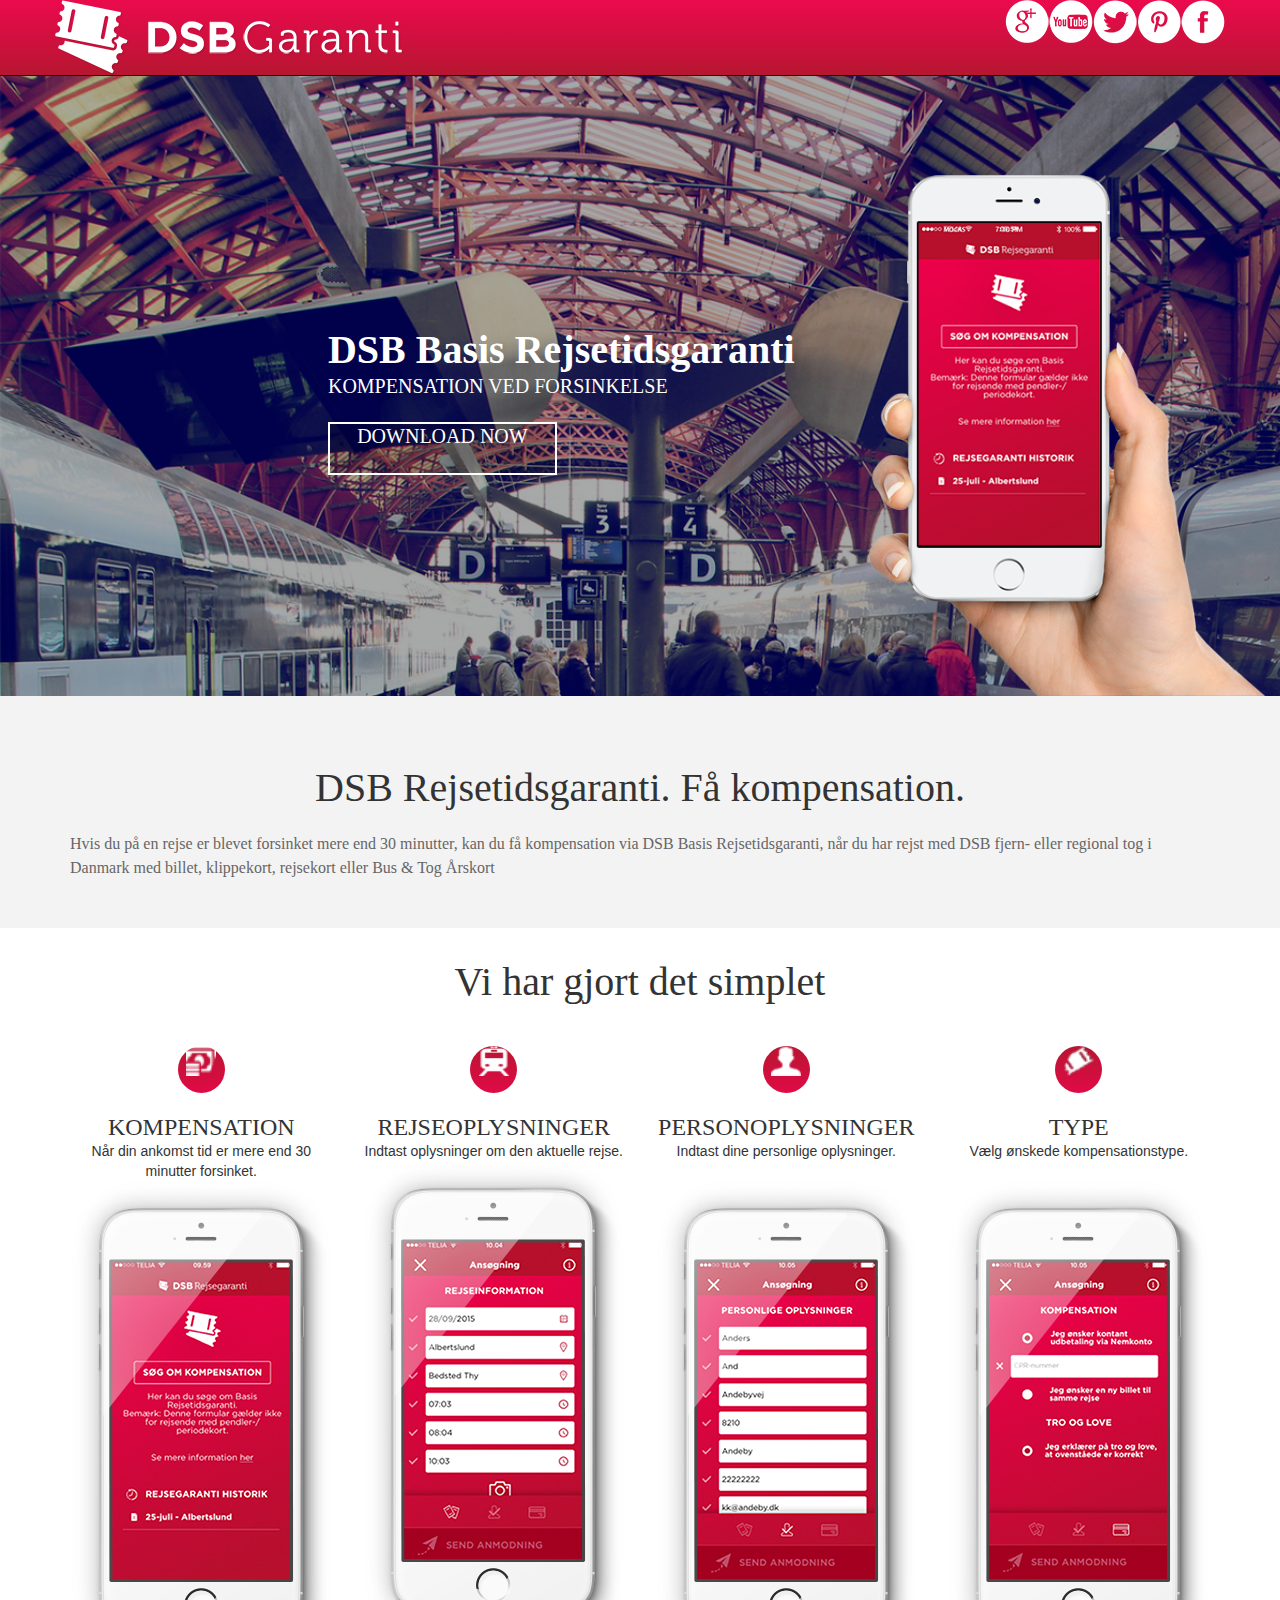
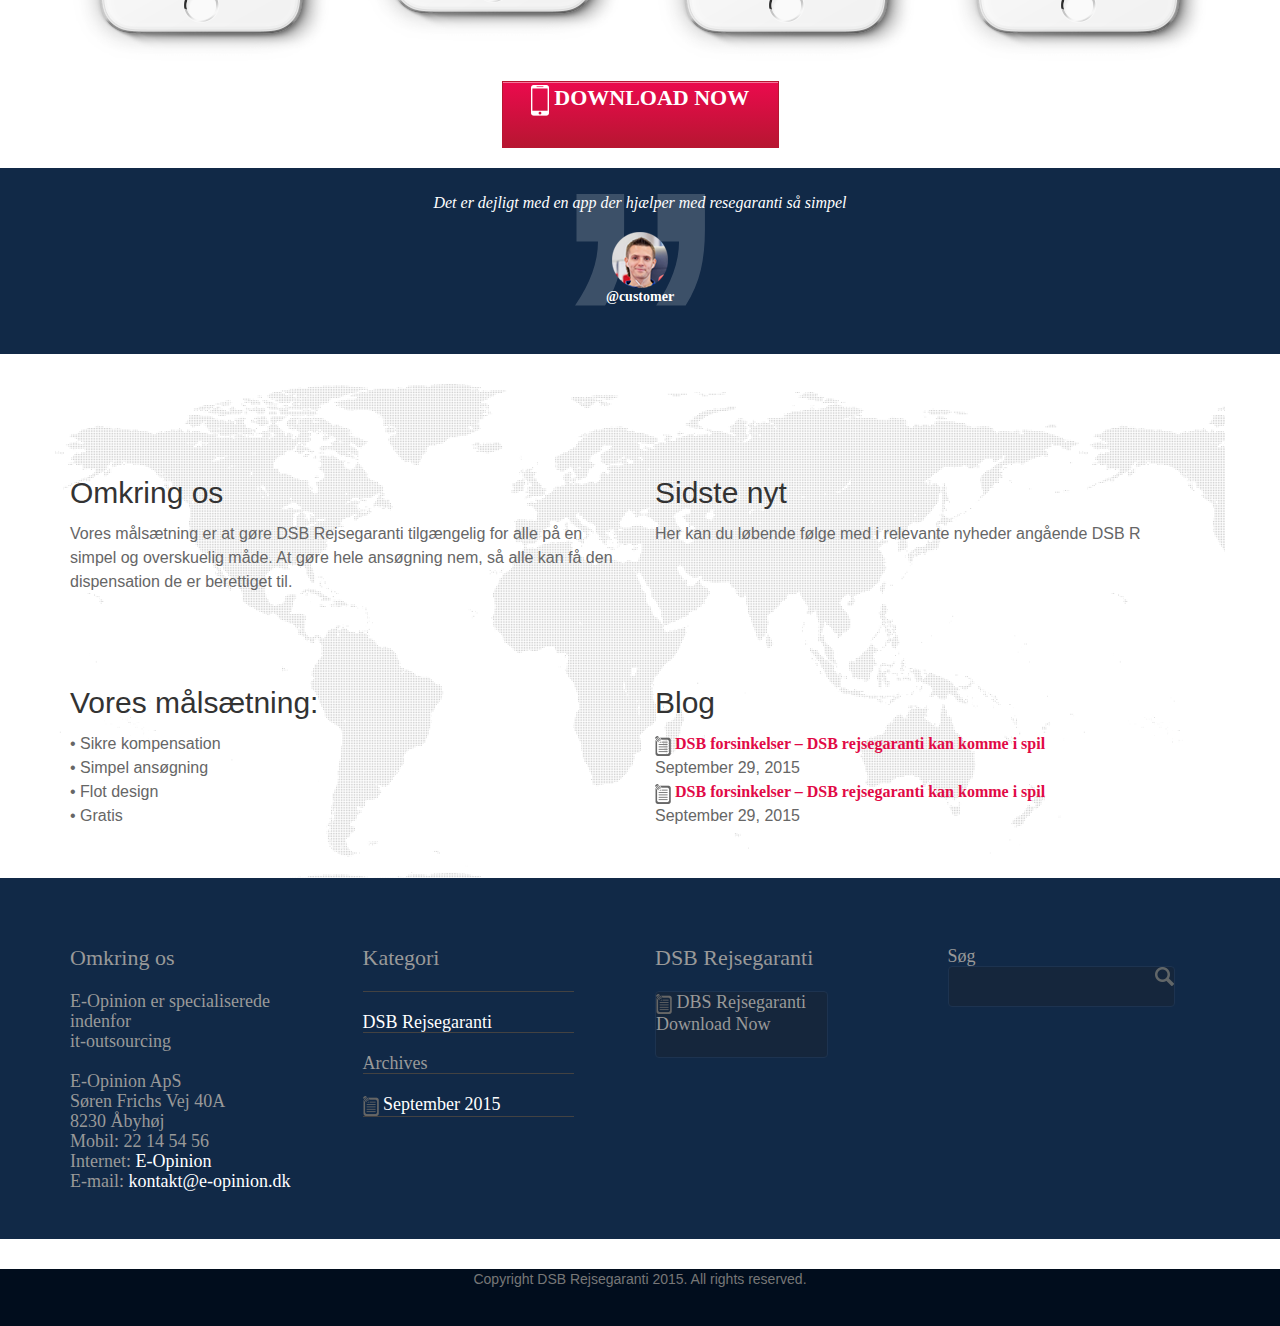
==== commit 68d05283: "UI modification" ====
--- a/index.html
+++ b/index.html
@@ -7,7 +7,7 @@
     <script src="js/bootstrap.min.js"></script>
 
 </head>
-<body style="height: 100%; padding-top: 75px; ">
+<body style="height: 100%; padding-top: 75px;">
 
 
 <div class="navbar navbar-inverse navbar-fixed-top bg6" role="navigation">
@@ -79,8 +79,10 @@
            </div>
 
      <div class="col-md-4">
-     <img src="images/top/iPhone%206%20White.png" class="img-responsive" width="448" height="578"  style="display: table;
-                margin: 0 auto;"/>
+     <!--<img src="images/top/iPhone%206%20White.png" class="img-responsive" width="448" height="578"  style="display: table;
+                margin: 0 auto;"/>-->
+         <img src="images/top/iPhone%206%20White.png" class="img-responsive"  style="margin-top: 100px;" />
+
        </div>
    </div>
   <div class="row visible-xs visible-sm" style="background-color: rgb(219, 12, 68);text-align: center;padding-bottom: 20px;
@@ -119,9 +121,6 @@
 
   </div>
 </div>
-
-
-
 
 <div class="jumbotron" style="background-color: rgb(244, 243, 243);">
     <div class="container">
@@ -391,6 +390,7 @@
 </div>
 
 
+
 <div id="footer" style=" background-color: rgb(1, 13, 29);">
     <div class="container" style="text-align: center;height: 57px;">
         <p class="text-muted">Copyright DSB Rejsegaranti 2015. All rights reserved.</p>
@@ -398,7 +398,6 @@
 </div>
 
 
-
 </body>
 </html>
 
